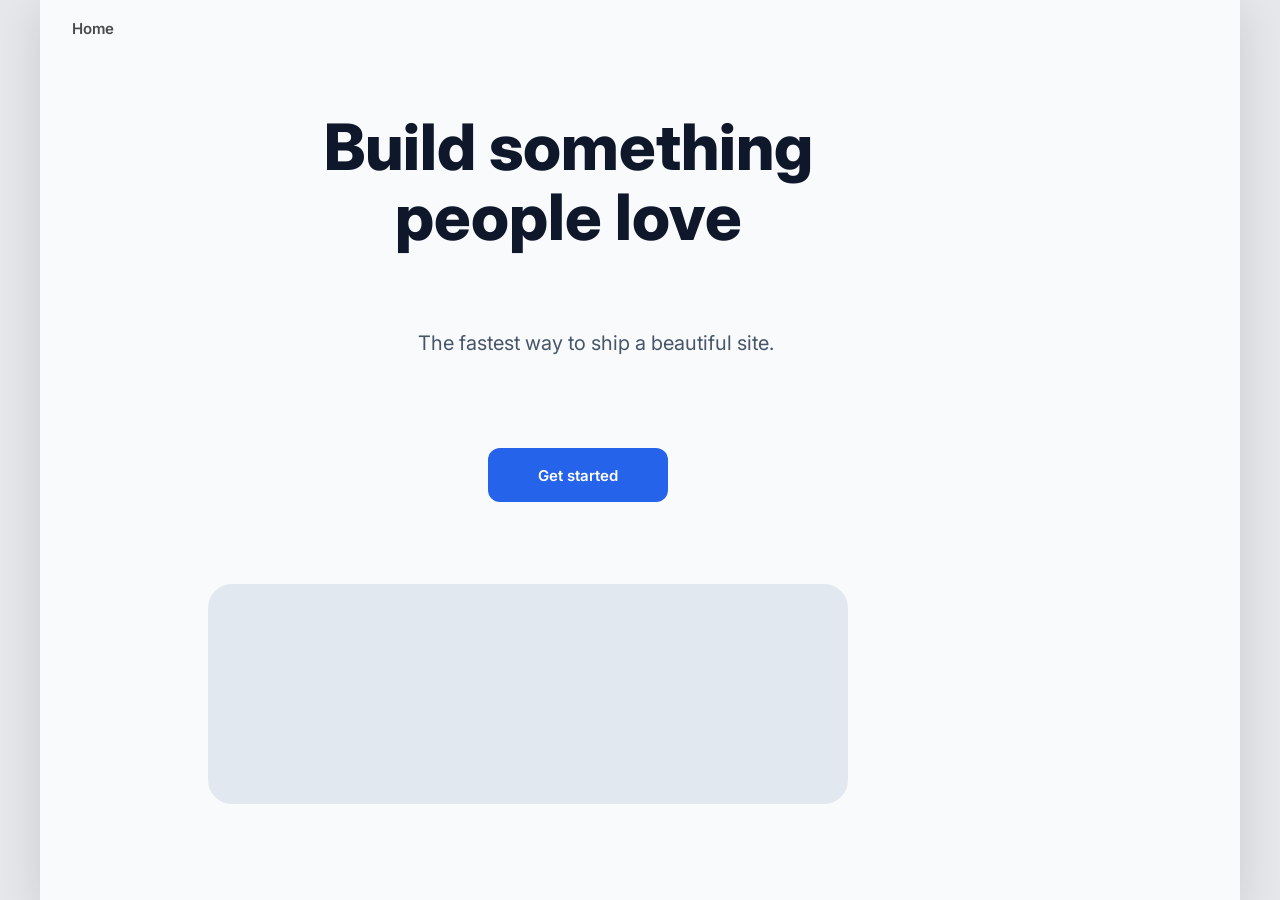
==== index.html @ 6d917962 "Publish site from SiteFlow" ====
<!DOCTYPE html>
<html lang="en">
<head>
<meta charset="utf-8"/>
<meta name="viewport" content="width=device-width, initial-scale=1"/>
<title>Product landing site — Home</title>
<link rel="preconnect" href="https://fonts.googleapis.com"/>
<link href="https://fonts.googleapis.com/css2?family=Inter:wght@400;500;600;700;800&display=swap" rel="stylesheet"/>
<style>
  *{box-sizing:border-box}
  body{margin:0;background:#e5e7eb;font-family:Inter,system-ui,sans-serif}
  .sb-stage{display:flex;justify-content:center;min-height:100vh}
  .sb-page{position:relative;background:#f8fafc;box-shadow:0 10px 40px rgba(0,0,0,.12);transform-origin:top center}
  .sb-nav{position:absolute;top:0;left:0;right:0;height:56px;display:flex;align-items:center;padding:0 32px;font-weight:600;font-size:15px;z-index:9999;pointer-events:auto}
  .sb-nav a{transition:opacity .15s ease}
  .sb-nav a:hover{opacity:1!important}
</style>
</head>
<body>
<div class="sb-stage">
  <div class="sb-page" style="width:1200px;height:900px">
    <div class="sb-nav"><a href="index.html" style="margin-right:20px;color:inherit;text-decoration:none;opacity:.7">Home</a></div>
    <div style="position: absolute; left: 248px; top: 112px; width: 560px; height: 168px; overflow: hidden; display: flex; flex-direction: column; justify-content: flex-start; color: #0f172a; font-size: 64px; font-weight: 800; text-align: center; font-family: Inter, system-ui, sans-serif; line-height: 1.1"><div style="white-space:pre-wrap;word-break:break-word;width:100%">Build something people love</div></div>
<div style="position: absolute; left: 256px; top: 328px; width: 600px; height: 60px; overflow: hidden; display: flex; flex-direction: column; justify-content: flex-start; color: #475569; font-size: 20px; font-weight: 400; text-align: center; font-family: Inter, system-ui, sans-serif; line-height: 1.5"><div style="white-space:pre-wrap;word-break:break-word;width:100%">The fastest way to ship a beautiful site.</div></div>
<a href="#" style="position: absolute; left: 448px; top: 448px; width: 180px; height: 54px; overflow: hidden; display: flex; align-items: center; justify-content: center; text-decoration: none; color: #ffffff; background-color: #2563eb; border-radius: 12px; font-size: 15px; font-weight: 600; font-family: Inter, system-ui, sans-serif">Get started</a>
<div style="position: absolute; left: 168px; top: 584px; width: 640px; height: 220px; overflow: hidden; background-color: #e2e8f0; border-radius: 24px"></div>
  </div>
</div>
<script>
(function(){
  var page=document.querySelector('.sb-page');
  var stage=document.querySelector('.sb-stage');
  function fit(){
    var s=Math.min(1, window.innerWidth/page.offsetWidth);
    page.style.transform='scale('+s+')';
    stage.style.height=(page.offsetHeight*s)+'px';
  }
  window.addEventListener('resize',fit);fit();
})();
</script>
</body>
</html>
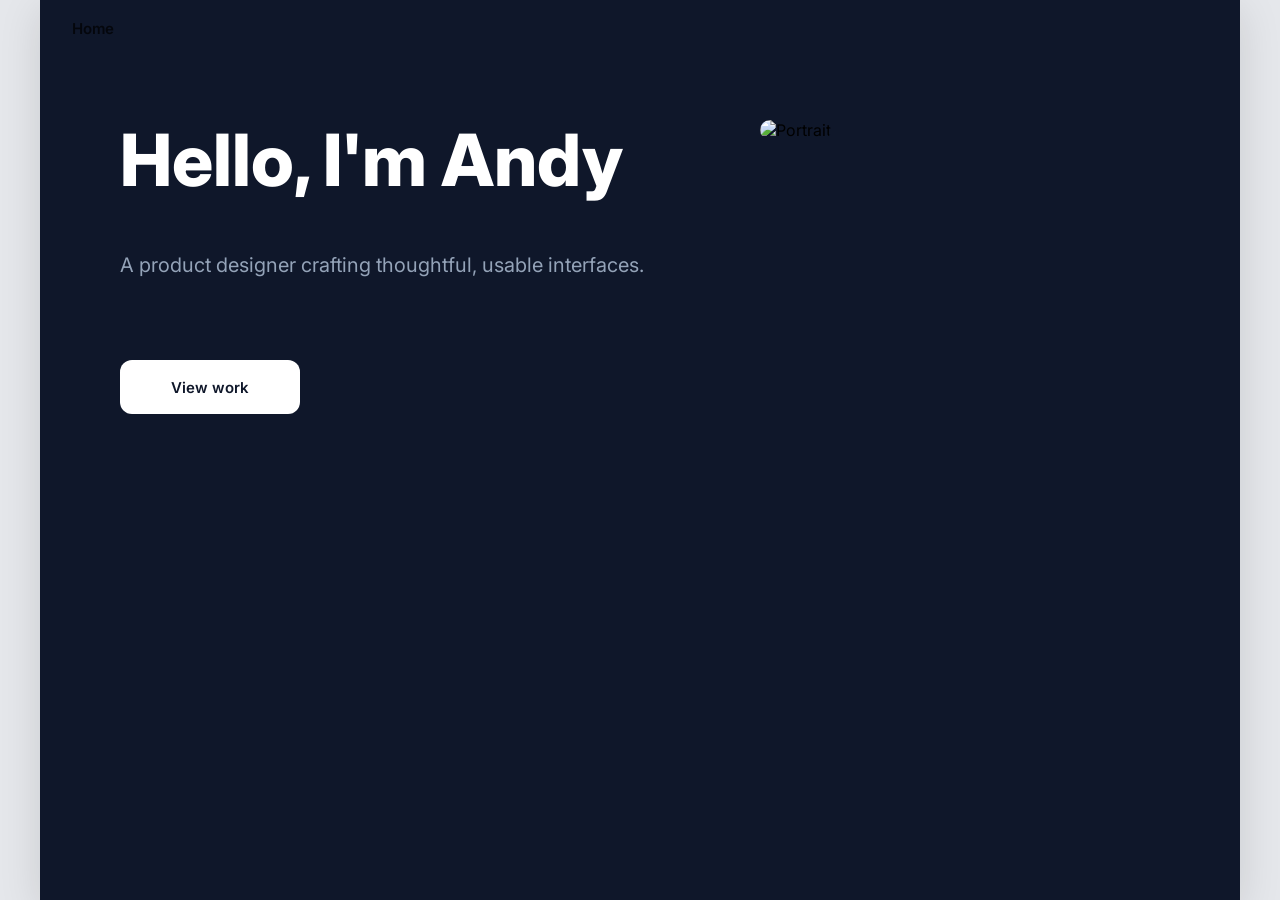
==== commit a118d0de: "Publish site from SiteFlow" ====
--- a/index.html
+++ b/index.html
@@ -3,14 +3,14 @@
 <head>
 <meta charset="utf-8"/>
 <meta name="viewport" content="width=device-width, initial-scale=1"/>
-<title>Product landing site — Home</title>
+<title>Portfolio site — Home</title>
 <link rel="preconnect" href="https://fonts.googleapis.com"/>
 <link href="https://fonts.googleapis.com/css2?family=Inter:wght@400;500;600;700;800&display=swap" rel="stylesheet"/>
 <style>
   *{box-sizing:border-box}
   body{margin:0;background:#e5e7eb;font-family:Inter,system-ui,sans-serif}
   .sb-stage{display:flex;justify-content:center;min-height:100vh}
-  .sb-page{position:relative;background:#f8fafc;box-shadow:0 10px 40px rgba(0,0,0,.12);transform-origin:top center}
+  .sb-page{position:relative;background:#0f172a;box-shadow:0 10px 40px rgba(0,0,0,.12);transform-origin:top center}
   .sb-nav{position:absolute;top:0;left:0;right:0;height:56px;display:flex;align-items:center;padding:0 32px;font-weight:600;font-size:15px;z-index:9999;pointer-events:auto}
   .sb-nav a{transition:opacity .15s ease}
   .sb-nav a:hover{opacity:1!important}
@@ -20,10 +20,10 @@
 <div class="sb-stage">
   <div class="sb-page" style="width:1200px;height:900px">
     <div class="sb-nav"><a href="index.html" style="margin-right:20px;color:inherit;text-decoration:none;opacity:.7">Home</a></div>
-    <div style="position: absolute; left: 248px; top: 112px; width: 560px; height: 168px; overflow: hidden; display: flex; flex-direction: column; justify-content: flex-start; color: #0f172a; font-size: 64px; font-weight: 800; text-align: center; font-family: Inter, system-ui, sans-serif; line-height: 1.1"><div style="white-space:pre-wrap;word-break:break-word;width:100%">Build something people love</div></div>
-<div style="position: absolute; left: 256px; top: 328px; width: 600px; height: 60px; overflow: hidden; display: flex; flex-direction: column; justify-content: flex-start; color: #475569; font-size: 20px; font-weight: 400; text-align: center; font-family: Inter, system-ui, sans-serif; line-height: 1.5"><div style="white-space:pre-wrap;word-break:break-word;width:100%">The fastest way to ship a beautiful site.</div></div>
-<a href="#" style="position: absolute; left: 448px; top: 448px; width: 180px; height: 54px; overflow: hidden; display: flex; align-items: center; justify-content: center; text-decoration: none; color: #ffffff; background-color: #2563eb; border-radius: 12px; font-size: 15px; font-weight: 600; font-family: Inter, system-ui, sans-serif">Get started</a>
-<div style="position: absolute; left: 168px; top: 584px; width: 640px; height: 220px; overflow: hidden; background-color: #e2e8f0; border-radius: 24px"></div>
+    <div style="position: absolute; left: 80px; top: 120px; width: 700px; height: 120px; overflow: hidden; opacity: 1; transform-origin: center; display: flex; flex-direction: column; justify-content: flex-start; color: #ffffff; font-size: 72px; font-weight: 800; text-align: left; font-family: Inter, system-ui, sans-serif; line-height: 1.1"><div style="white-space:pre-wrap;word-break:break-word;width:100%">Hello, I&#39;m Andy</div></div>
+<div style="position: absolute; left: 80px; top: 250px; width: 560px; height: 80px; overflow: hidden; opacity: 1; transform-origin: center; display: flex; flex-direction: column; justify-content: flex-start; color: #94a3b8; font-size: 20px; font-weight: 400; text-align: left; font-family: Inter, system-ui, sans-serif; line-height: 1.5"><div style="white-space:pre-wrap;word-break:break-word;width:100%">A product designer crafting thoughtful, usable interfaces.</div></div>
+<a href="#" style="position: absolute; left: 80px; top: 360px; width: 180px; height: 54px; overflow: hidden; opacity: 1; transform-origin: center; display: flex; align-items: center; justify-content: center; text-decoration: none; color: #0f172a; background-color: #ffffff; border-radius: 12px; font-size: 15px; font-weight: 600; font-family: Inter, system-ui, sans-serif; text-align: center">View work</a>
+<div style="position: absolute; left: 720px; top: 120px; width: 400px; height: 520px; overflow: hidden; opacity: 1; transform-origin: center"><img src="https://images.unsplash.com/photo-1507003211169-0d1ef7d67b5b?w=800&amp;q=80" alt="Portrait" style="width: 100%; height: 100%; object-fit: cover; border-radius: 24px"/></div>
   </div>
 </div>
 <script>
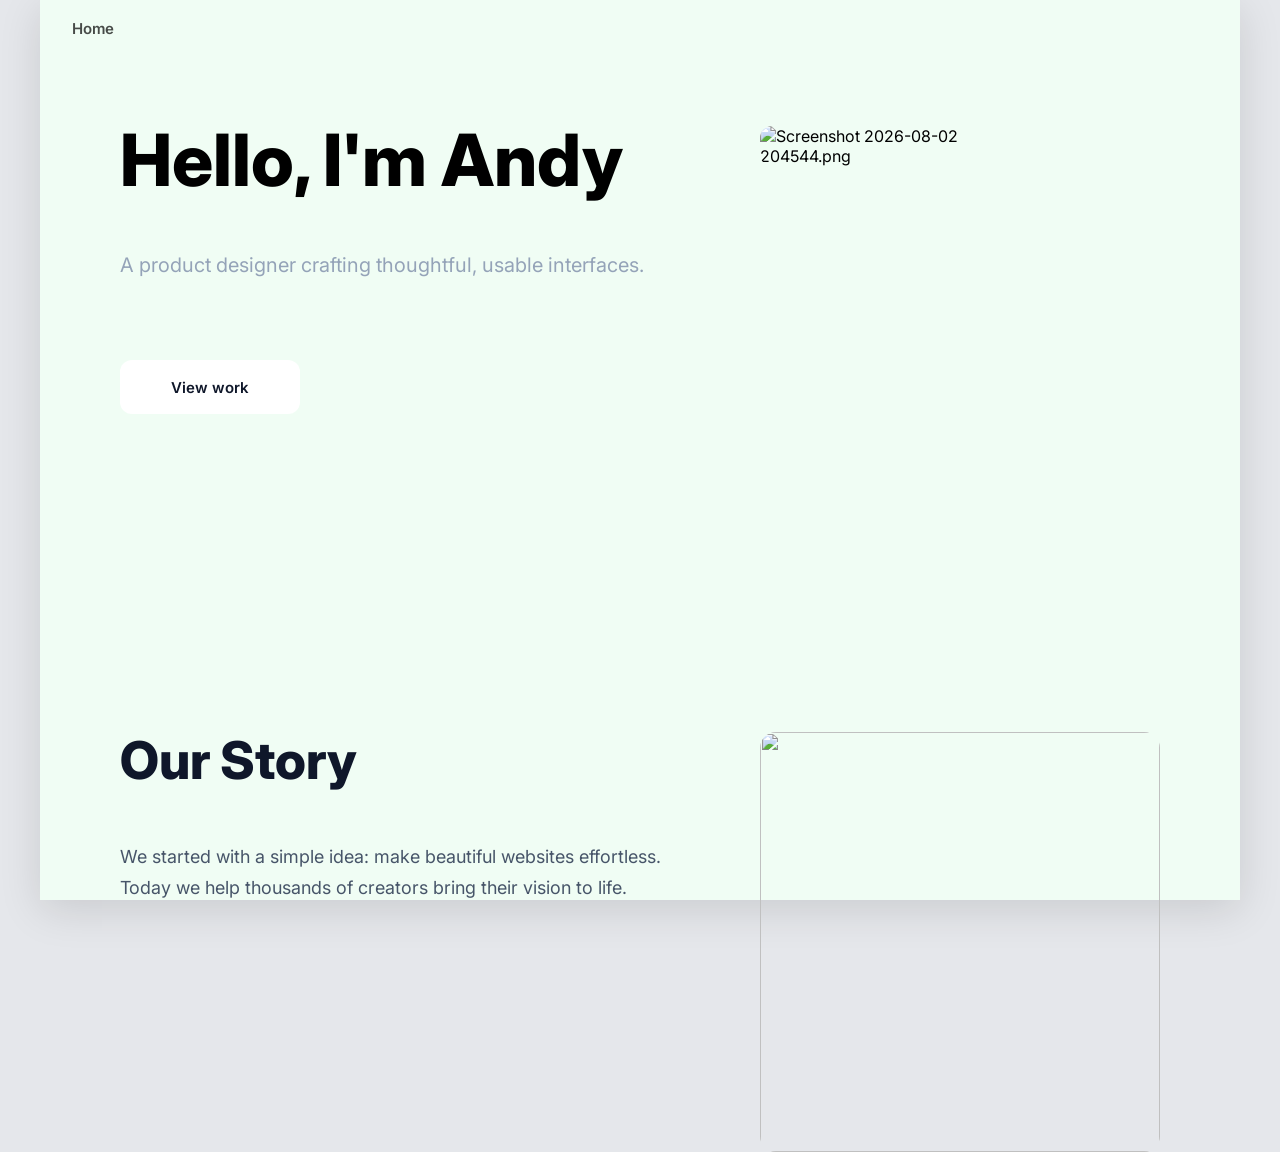
==== commit 6e90aac0: "Publish site from SiteFlow" ====
--- a/index.html
+++ b/index.html
@@ -10,7 +10,7 @@
   *{box-sizing:border-box}
   body{margin:0;background:#e5e7eb;font-family:Inter,system-ui,sans-serif}
   .sb-stage{display:flex;justify-content:center;min-height:100vh}
-  .sb-page{position:relative;background:#0f172a;box-shadow:0 10px 40px rgba(0,0,0,.12);transform-origin:top center}
+  .sb-page{position:relative;background:#f0fdf4;box-shadow:0 10px 40px rgba(0,0,0,.12);transform-origin:top center}
   .sb-nav{position:absolute;top:0;left:0;right:0;height:56px;display:flex;align-items:center;padding:0 32px;font-weight:600;font-size:15px;z-index:9999;pointer-events:auto}
   .sb-nav a{transition:opacity .15s ease}
   .sb-nav a:hover{opacity:1!important}
@@ -20,10 +20,13 @@
 <div class="sb-stage">
   <div class="sb-page" style="width:1200px;height:900px">
     <div class="sb-nav"><a href="index.html" style="margin-right:20px;color:inherit;text-decoration:none;opacity:.7">Home</a></div>
-    <div style="position: absolute; left: 80px; top: 120px; width: 700px; height: 120px; overflow: hidden; opacity: 1; transform-origin: center; display: flex; flex-direction: column; justify-content: flex-start; color: #ffffff; font-size: 72px; font-weight: 800; text-align: left; font-family: Inter, system-ui, sans-serif; line-height: 1.1"><div style="white-space:pre-wrap;word-break:break-word;width:100%">Hello, I&#39;m Andy</div></div>
+    <div style="position: absolute; left: 80px; top: 120px; width: 700px; height: 120px; overflow: hidden; opacity: 1; transform-origin: center; display: flex; flex-direction: column; justify-content: flex-start; color: #000000; font-size: 72px; font-weight: 800; text-align: left; font-family: Inter, system-ui, sans-serif; line-height: 1.1"><div style="white-space:pre-wrap;word-break:break-word;width:100%">Hello, I&#39;m Andy</div></div>
 <div style="position: absolute; left: 80px; top: 250px; width: 560px; height: 80px; overflow: hidden; opacity: 1; transform-origin: center; display: flex; flex-direction: column; justify-content: flex-start; color: #94a3b8; font-size: 20px; font-weight: 400; text-align: left; font-family: Inter, system-ui, sans-serif; line-height: 1.5"><div style="white-space:pre-wrap;word-break:break-word;width:100%">A product designer crafting thoughtful, usable interfaces.</div></div>
 <a href="#" style="position: absolute; left: 80px; top: 360px; width: 180px; height: 54px; overflow: hidden; opacity: 1; transform-origin: center; display: flex; align-items: center; justify-content: center; text-decoration: none; color: #0f172a; background-color: #ffffff; border-radius: 12px; font-size: 15px; font-weight: 600; font-family: Inter, system-ui, sans-serif; text-align: center">View work</a>
-<div style="position: absolute; left: 720px; top: 120px; width: 400px; height: 520px; overflow: hidden; opacity: 1; transform-origin: center"><img src="https://images.unsplash.com/photo-1507003211169-0d1ef7d67b5b?w=800&amp;q=80" alt="Portrait" style="width: 100%; height: 100%; object-fit: cover; border-radius: 24px"/></div>
+<div style="position: absolute; left: 80px; top: 732px; width: 600px; height: 80px; overflow: hidden; opacity: 1; transform-origin: center; display: flex; flex-direction: column; justify-content: flex-start; color: #0f172a; font-size: 52px; font-weight: 800; text-align: left; font-family: Inter, system-ui, sans-serif; line-height: 1.1"><div style="white-space:pre-wrap;word-break:break-word;width:100%">Our Story</div></div>
+<div style="position: absolute; left: 80px; top: 842px; width: 560px; height: 220px; overflow: hidden; opacity: 1; transform-origin: center; display: flex; flex-direction: column; justify-content: flex-start; color: #475569; font-size: 18px; font-weight: 400; text-align: left; font-family: Inter, system-ui, sans-serif; line-height: 1.7"><div style="white-space:pre-wrap;word-break:break-word;width:100%">We started with a simple idea: make beautiful websites effortless. Today we help thousands of creators bring their vision to life.</div></div>
+<div style="position: absolute; left: 720px; top: 732px; width: 400px; height: 420px; overflow: hidden; opacity: 1; transform-origin: center"><img src="https://picsum.photos/seed/about/800" alt="" style="width: 100%; height: 100%; object-fit: cover; border-radius: 16px"/></div>
+<div style="position: absolute; left: 720px; top: 126px; width: 234px; height: 228px; overflow: hidden; opacity: 1; transform-origin: center"><img src="https://base44.app/api/apps/6aafc828b74fc1283918f6cb/files/mp/public/6aafc828b74fc1283918f6cb/b44b370b6_Screenshot2026-08-02204544.png" alt="Screenshot 2026-08-02 204544.png" style="width: 100%; height: 100%; object-fit: cover; border-radius: 12px"/></div>
   </div>
 </div>
 <script>
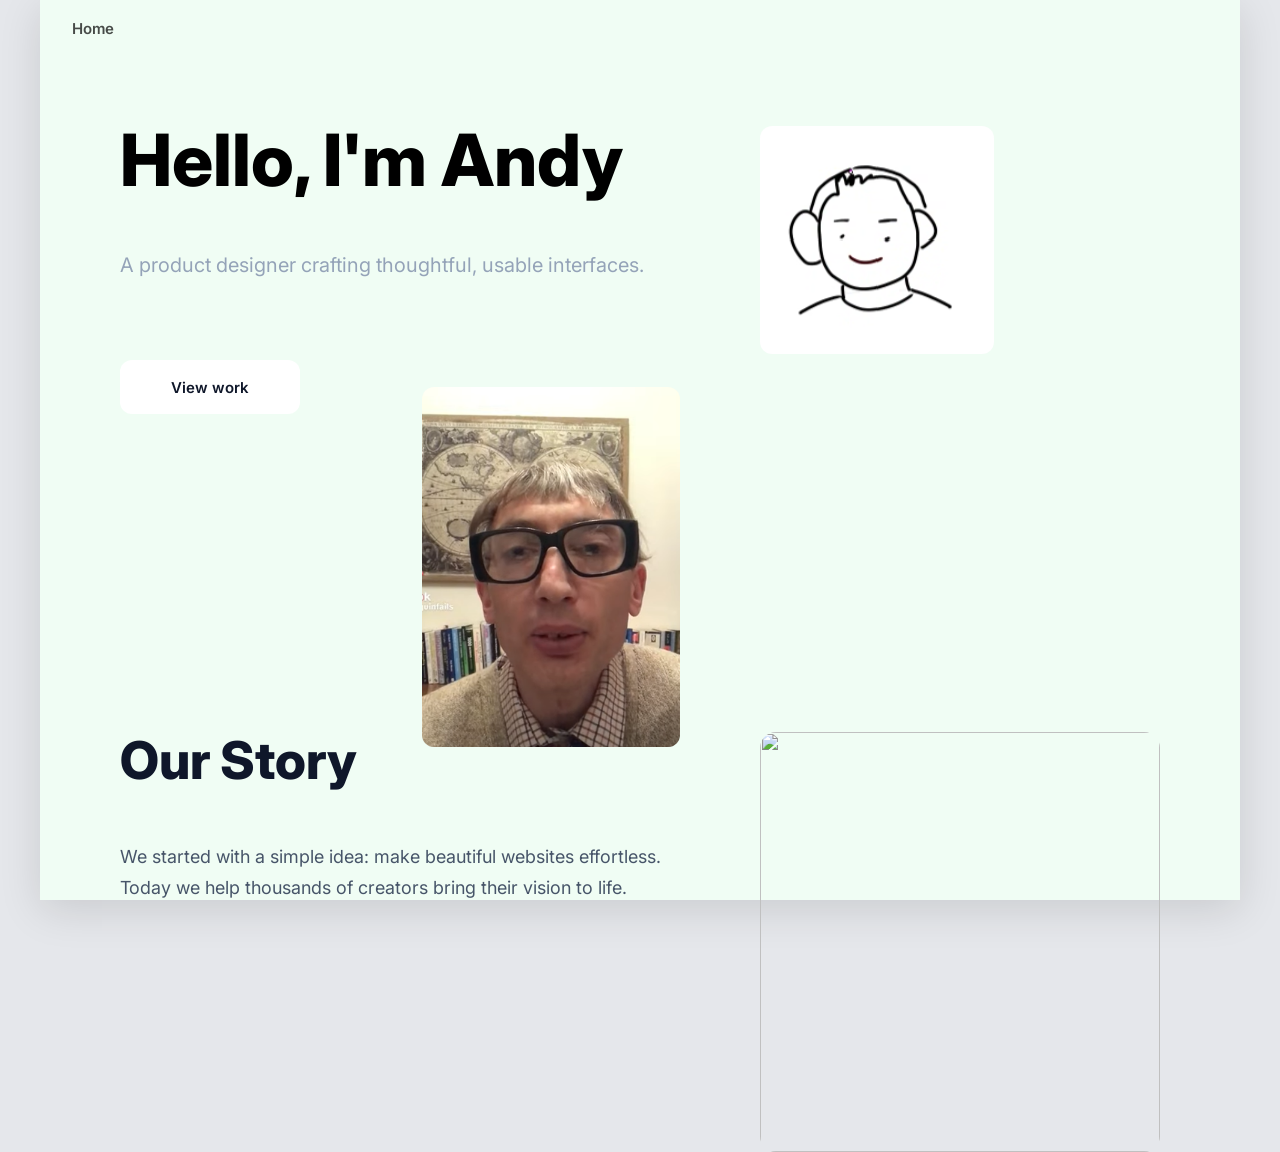
==== commit 9361105c: "Publish site from SiteFlow" ====
--- a/index.html
+++ b/index.html
@@ -26,7 +26,8 @@
 <div style="position: absolute; left: 80px; top: 732px; width: 600px; height: 80px; overflow: hidden; opacity: 1; transform-origin: center; display: flex; flex-direction: column; justify-content: flex-start; color: #0f172a; font-size: 52px; font-weight: 800; text-align: left; font-family: Inter, system-ui, sans-serif; line-height: 1.1"><div style="white-space:pre-wrap;word-break:break-word;width:100%">Our Story</div></div>
 <div style="position: absolute; left: 80px; top: 842px; width: 560px; height: 220px; overflow: hidden; opacity: 1; transform-origin: center; display: flex; flex-direction: column; justify-content: flex-start; color: #475569; font-size: 18px; font-weight: 400; text-align: left; font-family: Inter, system-ui, sans-serif; line-height: 1.7"><div style="white-space:pre-wrap;word-break:break-word;width:100%">We started with a simple idea: make beautiful websites effortless. Today we help thousands of creators bring their vision to life.</div></div>
 <div style="position: absolute; left: 720px; top: 732px; width: 400px; height: 420px; overflow: hidden; opacity: 1; transform-origin: center"><img src="https://picsum.photos/seed/about/800" alt="" style="width: 100%; height: 100%; object-fit: cover; border-radius: 16px"/></div>
-<div style="position: absolute; left: 720px; top: 126px; width: 234px; height: 228px; overflow: hidden; opacity: 1; transform-origin: center"><img src="https://base44.app/api/apps/6aafc828b74fc1283918f6cb/files/mp/public/6aafc828b74fc1283918f6cb/b44b370b6_Screenshot2026-08-02204544.png" alt="Screenshot 2026-08-02 204544.png" style="width: 100%; height: 100%; object-fit: cover; border-radius: 12px"/></div>
+<div style="position: absolute; left: 720px; top: 126px; width: 234px; height: 228px; overflow: hidden; opacity: 1; transform-origin: center"><img src="assets/12838b8527-Screenshot-2026-08-02-204544.png" alt="Screenshot 2026-08-02 204544.png" style="width: 100%; height: 100%; object-fit: cover; border-radius: 12px"/></div>
+<div style="position: absolute; left: 382px; top: 387px; width: 258px; height: 360px; overflow: hidden; opacity: 1; transform-origin: center"><img src="assets/59c235a056-Screenshot-2026-07-18-225411.png" alt="Screenshot 2026-07-18 225411.png" style="width: 100%; height: 100%; object-fit: cover; border-radius: 12px"/></div>
   </div>
 </div>
 <script>
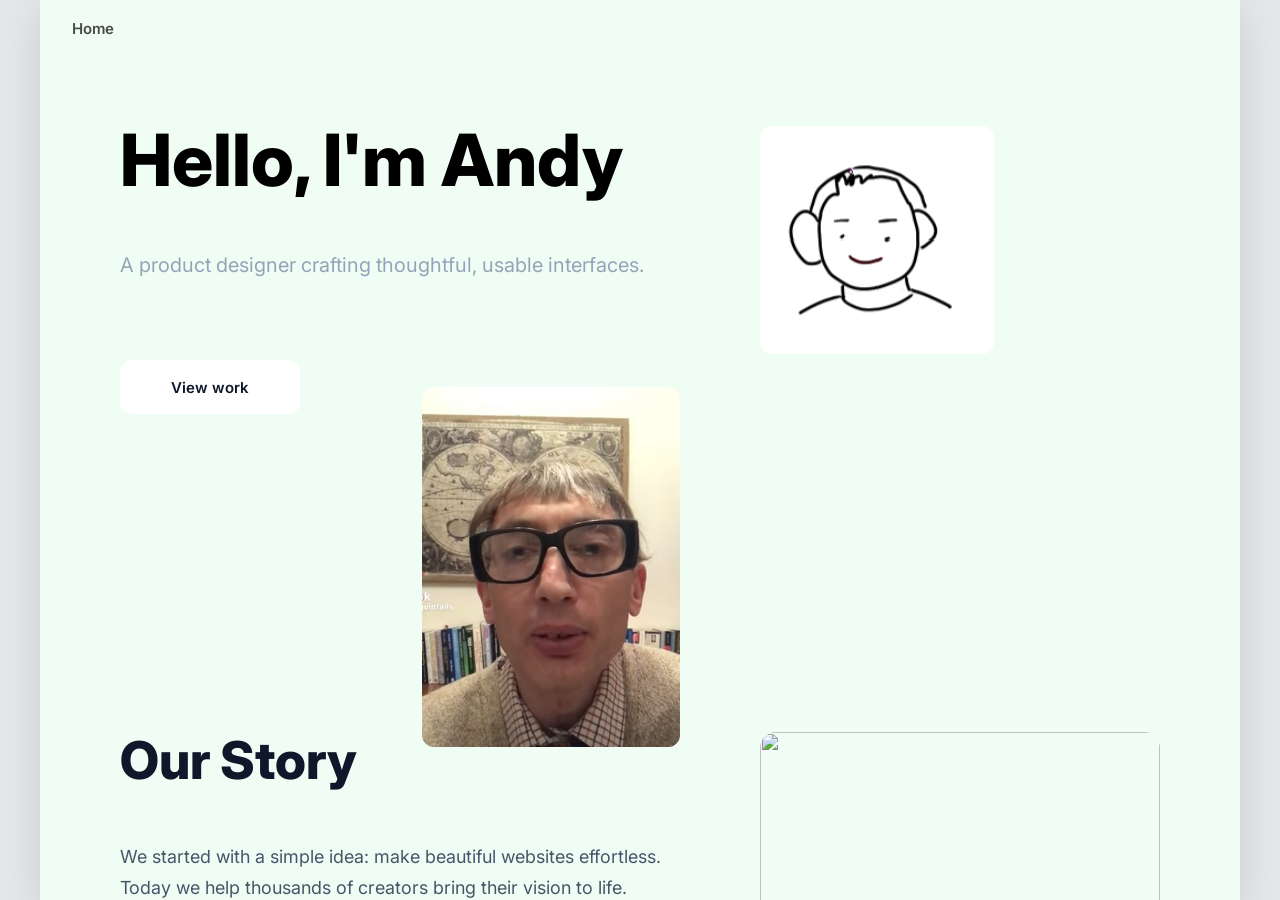
==== commit de418660: "Publish site from SiteFlow" ====
--- a/index.html
+++ b/index.html
@@ -5,29 +5,21 @@
 <meta name="viewport" content="width=device-width, initial-scale=1"/>
 <title>Portfolio site — Home</title>
 <link rel="preconnect" href="https://fonts.googleapis.com"/>
-<link href="https://fonts.googleapis.com/css2?family=Inter:wght@400;500;600;700;800&display=swap" rel="stylesheet"/>
-<style>
-  *{box-sizing:border-box}
-  body{margin:0;background:#e5e7eb;font-family:Inter,system-ui,sans-serif}
-  .sb-stage{display:flex;justify-content:center;min-height:100vh}
-  .sb-page{position:relative;background:#f0fdf4;box-shadow:0 10px 40px rgba(0,0,0,.12);transform-origin:top center}
-  .sb-nav{position:absolute;top:0;left:0;right:0;height:56px;display:flex;align-items:center;padding:0 32px;font-weight:600;font-size:15px;z-index:9999;pointer-events:auto}
-  .sb-nav a{transition:opacity .15s ease}
-  .sb-nav a:hover{opacity:1!important}
-</style>
+<link href="https://fonts.googleapis.com/css2?family=Inter:wght@300;400;500;600;700;800&display=swap" rel="stylesheet"/>
+<link rel="stylesheet" href="styles.css"/>
 </head>
 <body>
 <div class="sb-stage">
-  <div class="sb-page" style="width:1200px;height:900px">
-    <div class="sb-nav"><a href="index.html" style="margin-right:20px;color:inherit;text-decoration:none;opacity:.7">Home</a></div>
-    <div style="position: absolute; left: 80px; top: 120px; width: 700px; height: 120px; overflow: hidden; opacity: 1; transform-origin: center; display: flex; flex-direction: column; justify-content: flex-start; color: #000000; font-size: 72px; font-weight: 800; text-align: left; font-family: Inter, system-ui, sans-serif; line-height: 1.1"><div style="white-space:pre-wrap;word-break:break-word;width:100%">Hello, I&#39;m Andy</div></div>
-<div style="position: absolute; left: 80px; top: 250px; width: 560px; height: 80px; overflow: hidden; opacity: 1; transform-origin: center; display: flex; flex-direction: column; justify-content: flex-start; color: #94a3b8; font-size: 20px; font-weight: 400; text-align: left; font-family: Inter, system-ui, sans-serif; line-height: 1.5"><div style="white-space:pre-wrap;word-break:break-word;width:100%">A product designer crafting thoughtful, usable interfaces.</div></div>
-<a href="#" style="position: absolute; left: 80px; top: 360px; width: 180px; height: 54px; overflow: hidden; opacity: 1; transform-origin: center; display: flex; align-items: center; justify-content: center; text-decoration: none; color: #0f172a; background-color: #ffffff; border-radius: 12px; font-size: 15px; font-weight: 600; font-family: Inter, system-ui, sans-serif; text-align: center">View work</a>
-<div style="position: absolute; left: 80px; top: 732px; width: 600px; height: 80px; overflow: hidden; opacity: 1; transform-origin: center; display: flex; flex-direction: column; justify-content: flex-start; color: #0f172a; font-size: 52px; font-weight: 800; text-align: left; font-family: Inter, system-ui, sans-serif; line-height: 1.1"><div style="white-space:pre-wrap;word-break:break-word;width:100%">Our Story</div></div>
-<div style="position: absolute; left: 80px; top: 842px; width: 560px; height: 220px; overflow: hidden; opacity: 1; transform-origin: center; display: flex; flex-direction: column; justify-content: flex-start; color: #475569; font-size: 18px; font-weight: 400; text-align: left; font-family: Inter, system-ui, sans-serif; line-height: 1.7"><div style="white-space:pre-wrap;word-break:break-word;width:100%">We started with a simple idea: make beautiful websites effortless. Today we help thousands of creators bring their vision to life.</div></div>
-<div style="position: absolute; left: 720px; top: 732px; width: 400px; height: 420px; overflow: hidden; opacity: 1; transform-origin: center"><img src="https://picsum.photos/seed/about/800" alt="" style="width: 100%; height: 100%; object-fit: cover; border-radius: 16px"/></div>
-<div style="position: absolute; left: 720px; top: 126px; width: 234px; height: 228px; overflow: hidden; opacity: 1; transform-origin: center"><img src="assets/12838b8527-Screenshot-2026-08-02-204544.png" alt="Screenshot 2026-08-02 204544.png" style="width: 100%; height: 100%; object-fit: cover; border-radius: 12px"/></div>
-<div style="position: absolute; left: 382px; top: 387px; width: 258px; height: 360px; overflow: hidden; opacity: 1; transform-origin: center"><img src="assets/59c235a056-Screenshot-2026-07-18-225411.png" alt="Screenshot 2026-07-18 225411.png" style="width: 100%; height: 100%; object-fit: cover; border-radius: 12px"/></div>
+  <div class="sb-page sb-page-6aafdf7991b03195715b10b8">
+    <nav class="sb-nav"><a href="index.html">Home</a></nav>
+    <div class="sb-element sb-el-t1 sb-heading"><div class="sb-text-content">Hello, I&#39;m Andy</div></div>
+<div class="sb-element sb-el-t2 sb-text"><div class="sb-text-content">A product designer crafting thoughtful, usable interfaces.</div></div>
+<a class="sb-element sb-el-t3 sb-button" href="#">View work</a>
+<div class="sb-element sb-el-el_mu9uxz2j_4k sb-heading"><div class="sb-text-content">Our Story</div></div>
+<div class="sb-element sb-el-el_mu9uxz2j_4l sb-text"><div class="sb-text-content">We started with a simple idea: make beautiful websites effortless. Today we help thousands of creators bring their vision to life.</div></div>
+<div class="sb-element sb-el-el_mu9uxz2j_4m sb-image"><img class="sb-media" src="https://picsum.photos/seed/about/800" alt=""/></div>
+<div class="sb-element sb-el-el_7t23zsep sb-image"><img class="sb-media" src="assets/12838b8527-Screenshot-2026-08-02-204544.png" alt="Screenshot 2026-08-02 204544.png"/></div>
+<div class="sb-element sb-el-el_kqkzy7l1 sb-image"><img class="sb-media" src="assets/59c235a056-Screenshot-2026-07-18-225411.png" alt="Screenshot 2026-07-18 225411.png"/></div>
   </div>
 </div>
 <script>
--- a/styles.css
+++ b/styles.css
@@ -0,0 +1,32 @@
+/* Generated by SiteFlow */
+*{box-sizing:border-box}
+html,body{margin:0;padding:0}
+body{background:#e5e7eb;font-family:Inter,system-ui,sans-serif}
+.sb-stage{display:flex;justify-content:center;min-height:100vh;overflow:hidden}
+.sb-page{position:relative;box-shadow:0 10px 40px rgba(0,0,0,.12);transform-origin:top center;overflow:hidden}
+.sb-nav{position:absolute;top:0;left:0;right:0;height:56px;display:flex;align-items:center;padding:0 32px;font-weight:600;font-size:15px;z-index:9999;pointer-events:auto}
+.sb-nav a{margin-right:20px;color:inherit;text-decoration:none;opacity:.7;transition:opacity .15s ease}
+.sb-nav a:hover{opacity:1}
+.sb-element{position:absolute;overflow:hidden;transform-origin:center}
+.sb-heading,.sb-text{display:flex;flex-direction:column;justify-content:flex-start}
+.sb-text-content{white-space:pre-wrap;word-break:break-word;width:100%}
+.sb-button{display:flex;align-items:center;justify-content:center;text-decoration:none}
+.sb-link{display:flex;align-items:center;text-decoration:underline}
+.sb-media{display:block;width:100%;height:100%}
+.sb-page-6aafdf7991b03195715b10b8{width:1200px;height:900px;background:#f0fdf4}
+.sb-el-t1{left:80px;top:120px;width:700px;height:120px;opacity:1}
+.sb-el-t1{color:#000000;font-size:72px;font-weight:800;text-align:left;font-family:Inter, system-ui, sans-serif;line-height:1.1}
+.sb-el-t2{left:80px;top:250px;width:560px;height:80px;opacity:1}
+.sb-el-t2{color:#94a3b8;font-size:20px;font-weight:400;text-align:left;font-family:Inter, system-ui, sans-serif;line-height:1.5}
+.sb-el-t3{left:80px;top:360px;width:180px;height:54px;opacity:1}
+.sb-el-t3{color:#0f172a;background-color:#ffffff;border-radius:12px;font-size:15px;font-weight:600;font-family:Inter, system-ui, sans-serif;text-align:center}
+.sb-el-el_mu9uxz2j_4k{left:80px;top:732px;width:600px;height:80px;opacity:1}
+.sb-el-el_mu9uxz2j_4k{color:#0f172a;font-size:52px;font-weight:800;text-align:left;font-family:Inter, system-ui, sans-serif;line-height:1.1}
+.sb-el-el_mu9uxz2j_4l{left:80px;top:842px;width:560px;height:220px;opacity:1}
+.sb-el-el_mu9uxz2j_4l{color:#475569;font-size:18px;font-weight:400;text-align:left;font-family:Inter, system-ui, sans-serif;line-height:1.7}
+.sb-el-el_mu9uxz2j_4m{left:720px;top:732px;width:400px;height:420px;opacity:1}
+.sb-el-el_mu9uxz2j_4m .sb-media{object-fit:cover;border-radius:16px}
+.sb-el-el_7t23zsep{left:720px;top:126px;width:234px;height:228px;opacity:1}
+.sb-el-el_7t23zsep .sb-media{object-fit:cover;border-radius:12px}
+.sb-el-el_kqkzy7l1{left:382px;top:387px;width:258px;height:360px;opacity:1}
+.sb-el-el_kqkzy7l1 .sb-media{object-fit:cover;border-radius:12px}
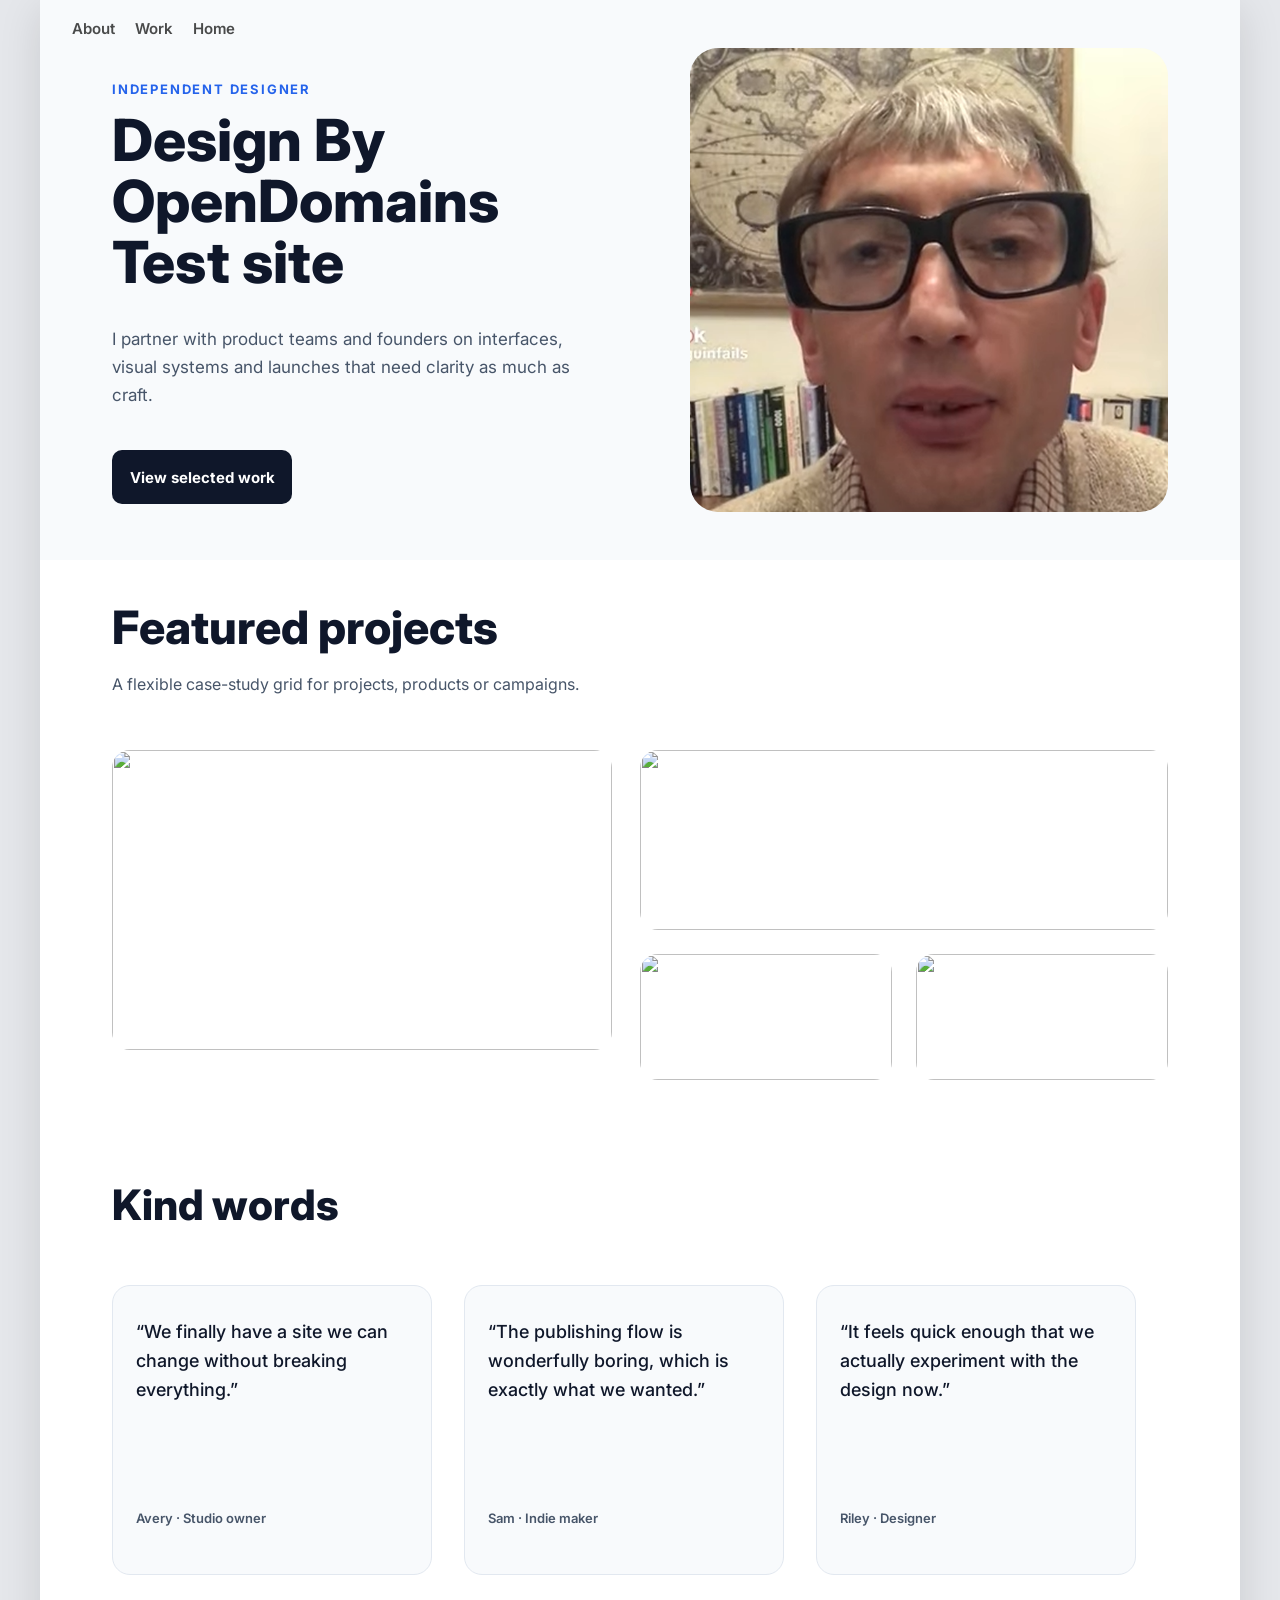
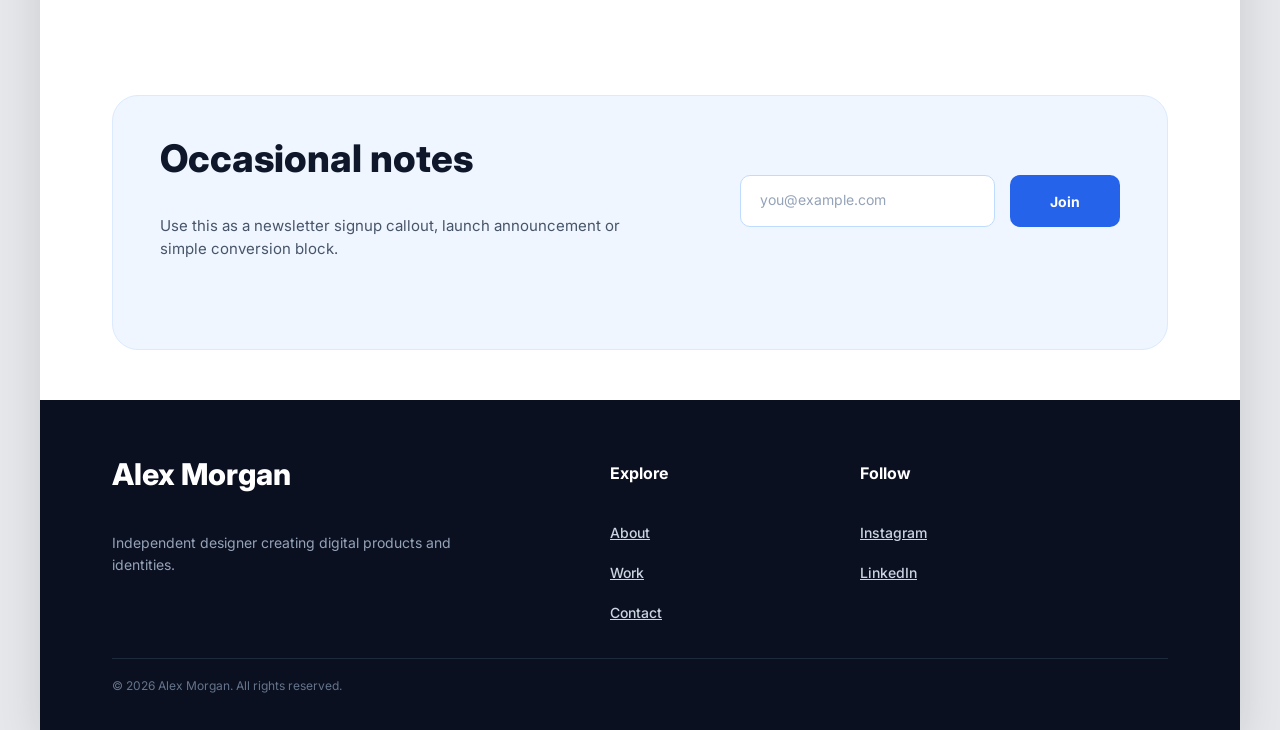
==== commit 92b3a4c5: "Publish site from SiteFlow" ====
--- a/index.html
+++ b/index.html
@@ -3,23 +3,55 @@
 <head>
 <meta charset="utf-8"/>
 <meta name="viewport" content="width=device-width, initial-scale=1"/>
-<title>Portfolio site — Home</title>
+<title>Portfolio Pro — Home</title>
 <link rel="preconnect" href="https://fonts.googleapis.com"/>
 <link href="https://fonts.googleapis.com/css2?family=Inter:wght@300;400;500;600;700;800&display=swap" rel="stylesheet"/>
 <link rel="stylesheet" href="styles.css"/>
 </head>
 <body>
 <div class="sb-stage">
-  <div class="sb-page sb-page-6aafdf7991b03195715b10b8">
-    <nav class="sb-nav"><a href="index.html">Home</a></nav>
-    <div class="sb-element sb-el-t1 sb-heading"><div class="sb-text-content">Hello, I&#39;m Andy</div></div>
-<div class="sb-element sb-el-t2 sb-text"><div class="sb-text-content">A product designer crafting thoughtful, usable interfaces.</div></div>
-<a class="sb-element sb-el-t3 sb-button" href="#">View work</a>
-<div class="sb-element sb-el-el_mu9uxz2j_4k sb-heading"><div class="sb-text-content">Our Story</div></div>
-<div class="sb-element sb-el-el_mu9uxz2j_4l sb-text"><div class="sb-text-content">We started with a simple idea: make beautiful websites effortless. Today we help thousands of creators bring their vision to life.</div></div>
-<div class="sb-element sb-el-el_mu9uxz2j_4m sb-image"><img class="sb-media" src="https://picsum.photos/seed/about/800" alt=""/></div>
-<div class="sb-element sb-el-el_7t23zsep sb-image"><img class="sb-media" src="assets/12838b8527-Screenshot-2026-08-02-204544.png" alt="Screenshot 2026-08-02 204544.png"/></div>
-<div class="sb-element sb-el-el_kqkzy7l1 sb-image"><img class="sb-media" src="assets/59c235a056-Screenshot-2026-07-18-225411.png" alt="Screenshot 2026-07-18 225411.png"/></div>
+  <div class="sb-page sb-page-6aafebefec4f4db76dd205fa">
+    <nav class="sb-nav"><a href="about.html">About</a><a href="work.html">Work</a><a href="index.html">Home</a></nav>
+    <div class="sb-element sb-el-el_mu9wmkj1_0_0_92p0 sb-rectangle"></div>
+<div class="sb-element sb-el-el_mu9wmkj1_0_1_b6ha sb-text"><div class="sb-text-content">INDEPENDENT DESIGNER</div></div>
+<div class="sb-element sb-el-el_mu9wmkj1_0_2_3b6k sb-heading"><div class="sb-text-content">Design By<br>OpenDomains<br>Test site</div></div>
+<div class="sb-element sb-el-el_mu9wmkj1_0_3_uat0 sb-text"><div class="sb-text-content">I partner with product teams and founders on interfaces, visual systems and launches that need clarity as much as craft.</div></div>
+<a class="sb-element sb-el-el_mu9wmkj1_0_4_7cga sb-button" href="#">View selected work</a>
+<div class="sb-element sb-el-el_mu9wmkj1_0_5_8v9h sb-image"><img class="sb-media" src="assets/20005223e6-Screenshot-2026-07-18-225411.png" alt="Screenshot 2026-07-18 225411.png"/></div>
+<div class="sb-element sb-el-el_mu9wmkj1_0_6_pido sb-heading"><div class="sb-text-content">Featured projects</div></div>
+<div class="sb-element sb-el-el_mu9wmkj1_0_7_ni3u sb-text"><div class="sb-text-content">A flexible case-study grid for projects, products or campaigns.</div></div>
+<div class="sb-element sb-el-el_mu9wmkj1_0_8_diai sb-image"><img class="sb-media" src="https://picsum.photos/seed/portfolio-a/900/600" alt=""/></div>
+<div class="sb-element sb-el-el_mu9wmkj1_0_9_2thc sb-image"><img class="sb-media" src="https://picsum.photos/seed/portfolio-b/900/500" alt=""/></div>
+<div class="sb-element sb-el-el_mu9wmkj1_0_10_a681 sb-image"><img class="sb-media" src="https://picsum.photos/seed/portfolio-c/600/400" alt=""/></div>
+<div class="sb-element sb-el-el_mu9wmkj1_0_11_36bq sb-image"><img class="sb-media" src="https://picsum.photos/seed/portfolio-d/600/400" alt=""/></div>
+<div class="sb-element sb-el-el_mu9wmkj1_0_12_02tg sb-heading"><div class="sb-text-content">Kind words</div></div>
+<div class="sb-element sb-el-el_mu9wmkj1_0_13_gcur sb-rectangle"></div>
+<div class="sb-element sb-el-el_mu9wmkj1_0_14_bv7x sb-text"><div class="sb-text-content">“We finally have a site we can change without breaking everything.”</div></div>
+<div class="sb-element sb-el-el_mu9wmkj1_0_15_l067 sb-text"><div class="sb-text-content">Avery · Studio owner</div></div>
+<div class="sb-element sb-el-el_mu9wmkj1_0_16_ebbm sb-rectangle"></div>
+<div class="sb-element sb-el-el_mu9wmkj1_0_17_puti sb-text"><div class="sb-text-content">“The publishing flow is wonderfully boring, which is exactly what we wanted.”</div></div>
+<div class="sb-element sb-el-el_mu9wmkj1_0_18_pupq sb-text"><div class="sb-text-content">Sam · Indie maker</div></div>
+<div class="sb-element sb-el-el_mu9wmkj1_0_19_69l5 sb-rectangle"></div>
+<div class="sb-element sb-el-el_mu9wmkj1_0_20_m23f sb-text"><div class="sb-text-content">“It feels quick enough that we actually experiment with the design now.”</div></div>
+<div class="sb-element sb-el-el_mu9wmkj1_0_21_befv sb-text"><div class="sb-text-content">Riley · Designer</div></div>
+<div class="sb-element sb-el-el_mu9wmkj1_0_22_jpda sb-rectangle"></div>
+<div class="sb-element sb-el-el_mu9wmkj1_0_23_ldbc sb-heading"><div class="sb-text-content">Occasional notes</div></div>
+<div class="sb-element sb-el-el_mu9wmkj1_0_24_cmsx sb-text"><div class="sb-text-content">Use this as a newsletter signup callout, launch announcement or simple conversion block.</div></div>
+<div class="sb-element sb-el-el_mu9wmkj1_0_25_ytwg sb-rectangle"></div>
+<div class="sb-element sb-el-el_mu9wmkj1_0_26_u9hf sb-text"><div class="sb-text-content">you@example.com</div></div>
+<a class="sb-element sb-el-el_mu9wmkj1_0_27_id6y sb-button" href="#">Join</a>
+<div class="sb-element sb-el-el_mu9wmkj1_0_28_bmbl sb-rectangle"></div>
+<div class="sb-element sb-el-el_mu9wmkj1_0_29_lc2b sb-heading"><div class="sb-text-content">Alex Morgan</div></div>
+<div class="sb-element sb-el-el_mu9wmkj1_0_30_na2k sb-text"><div class="sb-text-content">Independent designer creating digital products and identities.</div></div>
+<div class="sb-element sb-el-el_mu9wmkj1_0_31_j6mx sb-heading"><div class="sb-text-content">Explore</div></div>
+<a class="sb-element sb-el-el_mu9wmkj1_0_32_xtxd sb-link" href="#">About</a>
+<a class="sb-element sb-el-el_mu9wmkj1_0_33_ncc0 sb-link" href="#">Work</a>
+<a class="sb-element sb-el-el_mu9wmkj1_0_34_rq5p sb-link" href="#">Contact</a>
+<div class="sb-element sb-el-el_mu9wmkj1_0_35_srrp sb-heading"><div class="sb-text-content">Follow</div></div>
+<a class="sb-element sb-el-el_mu9wmkj1_0_36_jvkg sb-link" href="#">Instagram</a>
+<a class="sb-element sb-el-el_mu9wmkj1_0_37_p1nu sb-link" href="#">LinkedIn</a>
+<div class="sb-element sb-el-el_mu9wmkj1_0_38_wi0k sb-divider"></div>
+<div class="sb-element sb-el-el_mu9wmkj1_0_39_9fc5 sb-text"><div class="sb-text-content">© 2026 Alex Morgan. All rights reserved.</div></div>
   </div>
 </div>
 <script>
--- a/styles.css
+++ b/styles.css
@@ -13,20 +13,214 @@
 .sb-button{display:flex;align-items:center;justify-content:center;text-decoration:none}
 .sb-link{display:flex;align-items:center;text-decoration:underline}
 .sb-media{display:block;width:100%;height:100%}
-.sb-page-6aafdf7991b03195715b10b8{width:1200px;height:900px;background:#f0fdf4}
-.sb-el-t1{left:80px;top:120px;width:700px;height:120px;opacity:1}
-.sb-el-t1{color:#000000;font-size:72px;font-weight:800;text-align:left;font-family:Inter, system-ui, sans-serif;line-height:1.1}
-.sb-el-t2{left:80px;top:250px;width:560px;height:80px;opacity:1}
-.sb-el-t2{color:#94a3b8;font-size:20px;font-weight:400;text-align:left;font-family:Inter, system-ui, sans-serif;line-height:1.5}
-.sb-el-t3{left:80px;top:360px;width:180px;height:54px;opacity:1}
-.sb-el-t3{color:#0f172a;background-color:#ffffff;border-radius:12px;font-size:15px;font-weight:600;font-family:Inter, system-ui, sans-serif;text-align:center}
-.sb-el-el_mu9uxz2j_4k{left:80px;top:732px;width:600px;height:80px;opacity:1}
-.sb-el-el_mu9uxz2j_4k{color:#0f172a;font-size:52px;font-weight:800;text-align:left;font-family:Inter, system-ui, sans-serif;line-height:1.1}
-.sb-el-el_mu9uxz2j_4l{left:80px;top:842px;width:560px;height:220px;opacity:1}
-.sb-el-el_mu9uxz2j_4l{color:#475569;font-size:18px;font-weight:400;text-align:left;font-family:Inter, system-ui, sans-serif;line-height:1.7}
-.sb-el-el_mu9uxz2j_4m{left:720px;top:732px;width:400px;height:420px;opacity:1}
-.sb-el-el_mu9uxz2j_4m .sb-media{object-fit:cover;border-radius:16px}
-.sb-el-el_7t23zsep{left:720px;top:126px;width:234px;height:228px;opacity:1}
-.sb-el-el_7t23zsep .sb-media{object-fit:cover;border-radius:12px}
-.sb-el-el_kqkzy7l1{left:382px;top:387px;width:258px;height:360px;opacity:1}
-.sb-el-el_kqkzy7l1 .sb-media{object-fit:cover;border-radius:12px}
+.sb-page-6aafebef12440e0959225400{width:1200px;height:2020px;background:#ffffff}
+.sb-page-6aafebefe63623fe01c9a40e{width:1200px;height:2870px;background:#ffffff}
+.sb-page-6aafebefec4f4db76dd205fa{width:1200px;height:2330px;background:#ffffff}
+.sb-el-el_mu9wmkj1_2_0_7rjm{left:80px;top:60px;width:600px;height:80px;opacity:1}
+.sb-el-el_mu9wmkj1_2_0_7rjm{color:#0f172a;font-size:52px;font-weight:800;text-align:left;font-family:Inter, system-ui, sans-serif;line-height:1.1}
+.sb-el-el_mu9wmkj1_2_1_h9hz{left:80px;top:170px;width:560px;height:220px;opacity:1}
+.sb-el-el_mu9wmkj1_2_1_h9hz{color:#475569;font-size:18px;font-weight:400;text-align:left;font-family:Inter, system-ui, sans-serif;line-height:1.7}
+.sb-el-el_mu9wmkj1_2_2_fttk{left:720px;top:60px;width:400px;height:420px;opacity:1}
+.sb-el-el_mu9wmkj1_2_2_fttk .sb-media{object-fit:cover;border-radius:16px}
+.sb-el-el_mu9wmkj1_2_3_bwjo{left:50px;top:520px;width:1100px;height:250px;opacity:1}
+.sb-el-el_mu9wmkj1_2_3_bwjo{background-color:#0f172a;border-radius:24px}
+.sb-el-el_mu9wmkj1_2_4_7hmw{left:90px;top:580px;width:220px;height:70px;opacity:1}
+.sb-el-el_mu9wmkj1_2_4_7hmw{color:#ffffff;font-size:46px;font-weight:800;text-align:center;font-family:Inter, system-ui, sans-serif;line-height:1.1}
+.sb-el-el_mu9wmkj1_2_5_7ykg{left:90px;top:660px;width:220px;height:38px;opacity:1}
+.sb-el-el_mu9wmkj1_2_5_7ykg{color:#94a3b8;font-size:14px;font-weight:500;text-align:center;font-family:Inter, system-ui, sans-serif;line-height:1.3}
+.sb-el-el_mu9wmkj1_2_6_9dw2{left:360px;top:580px;width:220px;height:70px;opacity:1}
+.sb-el-el_mu9wmkj1_2_6_9dw2{color:#ffffff;font-size:46px;font-weight:800;text-align:center;font-family:Inter, system-ui, sans-serif;line-height:1.1}
+.sb-el-el_mu9wmkj1_2_7_xwmd{left:360px;top:660px;width:220px;height:38px;opacity:1}
+.sb-el-el_mu9wmkj1_2_7_xwmd{color:#94a3b8;font-size:14px;font-weight:500;text-align:center;font-family:Inter, system-ui, sans-serif;line-height:1.3}
+.sb-el-el_mu9wmkj1_2_8_ayom{left:630px;top:580px;width:220px;height:70px;opacity:1}
+.sb-el-el_mu9wmkj1_2_8_ayom{color:#ffffff;font-size:46px;font-weight:800;text-align:center;font-family:Inter, system-ui, sans-serif;line-height:1.1}
+.sb-el-el_mu9wmkj1_2_9_objb{left:630px;top:660px;width:220px;height:38px;opacity:1}
+.sb-el-el_mu9wmkj1_2_9_objb{color:#94a3b8;font-size:14px;font-weight:500;text-align:center;font-family:Inter, system-ui, sans-serif;line-height:1.3}
+.sb-el-el_mu9wmkj1_2_10_kay8{left:900px;top:580px;width:220px;height:70px;opacity:1}
+.sb-el-el_mu9wmkj1_2_10_kay8{color:#ffffff;font-size:46px;font-weight:800;text-align:center;font-family:Inter, system-ui, sans-serif;line-height:1.1}
+.sb-el-el_mu9wmkj1_2_11_5570{left:900px;top:660px;width:220px;height:38px;opacity:1}
+.sb-el-el_mu9wmkj1_2_11_5570{color:#94a3b8;font-size:14px;font-weight:500;text-align:center;font-family:Inter, system-ui, sans-serif;line-height:1.3}
+.sb-el-el_mu9wmkj1_2_12_x4zc{left:400px;top:850px;width:400px;height:70px;opacity:1}
+.sb-el-el_mu9wmkj1_2_12_x4zc{color:#0f172a;font-size:46px;font-weight:800;text-align:center;font-family:Inter, system-ui, sans-serif;line-height:1.1}
+.sb-el-el_mu9wmkj1_2_13_lv93{left:240px;top:960px;width:720px;height:240px;opacity:1}
+.sb-el-el_mu9wmkj1_2_13_lv93{background-color:#f8fafc;border-radius:16px}
+.sb-el-el_mu9wmkj1_2_14_0z72{left:300px;top:1000px;width:600px;height:170px;opacity:1}
+.sb-el-el_mu9wmkj1_2_14_0z72{color:#0f172a;font-size:20px;font-weight:500;text-align:left;font-family:Inter, system-ui, sans-serif;line-height:1.6}
+.sb-el-el_mu9wmkj1_2_15_j775{left:80px;top:1310px;width:600px;height:80px;opacity:1}
+.sb-el-el_mu9wmkj1_2_15_j775{color:#0f172a;font-size:52px;font-weight:800;text-align:left;font-family:Inter, system-ui, sans-serif;line-height:1.1}
+.sb-el-el_mu9wmkj1_2_16_jrko{left:80px;top:1420px;width:700px;height:120px;opacity:1}
+.sb-el-el_mu9wmkj1_2_16_jrko{color:#475569;font-size:18px;font-weight:400;text-align:left;font-family:Inter, system-ui, sans-serif;line-height:1.7}
+.sb-el-el_mu9wmkj1_2_17_txg3{left:80px;top:1570px;width:220px;height:56px;opacity:1}
+.sb-el-el_mu9wmkj1_2_17_txg3{color:#ffffff;background-color:#0f172a;border-radius:999px;font-size:16px;font-weight:600;font-family:Inter, system-ui, sans-serif;text-align:center}
+.sb-el-el_mu9wmkj1_2_18_lavq{left:0px;top:1690px;width:1200px;height:330px;opacity:1}
+.sb-el-el_mu9wmkj1_2_18_lavq{background-color:#0b1020;border-radius:0px}
+.sb-el-el_mu9wmkj1_2_19_8xd9{left:72px;top:1748px;width:330px;height:58px;opacity:1}
+.sb-el-el_mu9wmkj1_2_19_8xd9{color:#ffffff;font-size:30px;font-weight:800;text-align:left;font-family:Inter, system-ui, sans-serif;line-height:1.1}
+.sb-el-el_mu9wmkj1_2_20_0et5{left:72px;top:1822px;width:350px;height:72px;opacity:1}
+.sb-el-el_mu9wmkj1_2_20_0et5{color:#94a3b8;font-size:14px;font-weight:400;text-align:left;font-family:Inter, system-ui, sans-serif;line-height:1.6}
+.sb-el-el_mu9wmkj1_2_21_p7om{left:570px;top:1754px;width:150px;height:34px;opacity:1}
+.sb-el-el_mu9wmkj1_2_21_p7om{color:#ffffff;font-size:16px;font-weight:700;text-align:left;font-family:Inter, system-ui, sans-serif;line-height:1.2}
+.sb-el-el_mu9wmkj1_2_22_0vkj{left:570px;top:1808px;width:150px;height:28px;opacity:1}
+.sb-el-el_mu9wmkj1_2_22_0vkj{color:#cbd5e1;font-size:14px;font-weight:500;font-family:Inter, system-ui, sans-serif;text-align:left}
+.sb-el-el_mu9wmkj1_2_23_emcy{left:570px;top:1848px;width:150px;height:28px;opacity:1}
+.sb-el-el_mu9wmkj1_2_23_emcy{color:#cbd5e1;font-size:14px;font-weight:500;font-family:Inter, system-ui, sans-serif;text-align:left}
+.sb-el-el_mu9wmkj1_2_24_nr8u{left:570px;top:1888px;width:150px;height:28px;opacity:1}
+.sb-el-el_mu9wmkj1_2_24_nr8u{color:#cbd5e1;font-size:14px;font-weight:500;font-family:Inter, system-ui, sans-serif;text-align:left}
+.sb-el-el_mu9wmkj1_2_25_dmtd{left:820px;top:1754px;width:190px;height:34px;opacity:1}
+.sb-el-el_mu9wmkj1_2_25_dmtd{color:#ffffff;font-size:16px;font-weight:700;text-align:left;font-family:Inter, system-ui, sans-serif;line-height:1.2}
+.sb-el-el_mu9wmkj1_2_26_2acc{left:820px;top:1808px;width:170px;height:28px;opacity:1}
+.sb-el-el_mu9wmkj1_2_26_2acc{color:#cbd5e1;font-size:14px;font-weight:500;font-family:Inter, system-ui, sans-serif;text-align:left}
+.sb-el-el_mu9wmkj1_2_27_lov2{left:820px;top:1848px;width:170px;height:28px;opacity:1}
+.sb-el-el_mu9wmkj1_2_27_lov2{color:#cbd5e1;font-size:14px;font-weight:500;font-family:Inter, system-ui, sans-serif;text-align:left}
+.sb-el-el_mu9wmkj1_2_28_t1hb{left:72px;top:1948px;width:1056px;height:1px;opacity:1}
+.sb-el-el_mu9wmkj1_2_28_t1hb{background-color:#1e293b}
+.sb-el-el_mu9wmkj1_2_29_ub8o{left:72px;top:1968px;width:500px;height:30px;opacity:1}
+.sb-el-el_mu9wmkj1_2_29_ub8o{color:#64748b;font-size:12px;font-weight:400;text-align:left;font-family:Inter, system-ui, sans-serif;line-height:1.3}
+.sb-el-el_mu9wmkj1_1_0_1p7d{left:0px;top:0px;width:1200px;height:560px;opacity:1}
+.sb-el-el_mu9wmkj1_1_0_1p7d{background-color:#0b1020;border-radius:0px}
+.sb-el-el_mu9wmkj1_1_1_dic8{left:430px;top:92px;width:340px;height:34px;opacity:1}
+.sb-el-el_mu9wmkj1_1_1_dic8{color:#93c5fd;font-size:14px;font-weight:700;text-align:center;font-family:Inter, system-ui, sans-serif;line-height:1.2;letter-spacing:2px}
+.sb-el-el_mu9wmkj1_1_2_pb78{left:180px;top:145px;width:840px;height:145px;opacity:1}
+.sb-el-el_mu9wmkj1_1_2_pb78{color:#ffffff;font-size:64px;font-weight:800;text-align:center;font-family:Inter, system-ui, sans-serif;line-height:1.05}
+.sb-el-el_mu9wmkj1_1_3_l16j{left:290px;top:315px;width:620px;height:80px;opacity:1}
+.sb-el-el_mu9wmkj1_1_3_l16j{color:#cbd5e1;font-size:18px;font-weight:400;text-align:center;font-family:Inter, system-ui, sans-serif;line-height:1.6}
+.sb-el-el_mu9wmkj1_1_4_qrot{left:405px;top:425px;width:185px;height:54px;opacity:1}
+.sb-el-el_mu9wmkj1_1_4_qrot{color:#0f172a;background-color:#ffffff;border-radius:12px;font-size:15px;font-weight:700;font-family:Inter, system-ui, sans-serif;text-align:center}
+.sb-el-el_mu9wmkj1_1_5_cm5m{left:610px;top:425px;width:185px;height:54px;opacity:1}
+.sb-el-el_mu9wmkj1_1_5_cm5m{color:#ffffff;background-color:#2563eb;border-radius:12px;font-size:15px;font-weight:700;font-family:Inter, system-ui, sans-serif;text-align:center}
+.sb-el-el_mu9wmkj1_1_6_zbd0{left:72px;top:602px;width:720px;height:70px;opacity:1}
+.sb-el-el_mu9wmkj1_1_6_zbd0{color:#0f172a;font-size:46px;font-weight:800;text-align:left;font-family:Inter, system-ui, sans-serif;line-height:1.1}
+.sb-el-el_mu9wmkj1_1_7_eckz{left:72px;top:672px;width:620px;height:50px;opacity:1}
+.sb-el-el_mu9wmkj1_1_7_eckz{color:#475569;font-size:16px;font-weight:400;text-align:left;font-family:Inter, system-ui, sans-serif;line-height:1.5}
+.sb-el-el_mu9wmkj1_1_8_sp2e{left:72px;top:750px;width:500px;height:300px;opacity:1}
+.sb-el-el_mu9wmkj1_1_8_sp2e .sb-media{object-fit:cover;border-radius:18px}
+.sb-el-el_mu9wmkj1_1_9_wgdl{left:600px;top:750px;width:528px;height:180px;opacity:1}
+.sb-el-el_mu9wmkj1_1_9_wgdl .sb-media{object-fit:cover;border-radius:18px}
+.sb-el-el_mu9wmkj1_1_10_a67b{left:600px;top:954px;width:252px;height:126px;opacity:1}
+.sb-el-el_mu9wmkj1_1_10_a67b .sb-media{object-fit:cover;border-radius:18px}
+.sb-el-el_mu9wmkj1_1_11_ati2{left:876px;top:954px;width:252px;height:126px;opacity:1}
+.sb-el-el_mu9wmkj1_1_11_ati2 .sb-media{object-fit:cover;border-radius:18px}
+.sb-el-el_mu9wmkj1_1_12_j62r{left:80px;top:1180px;width:600px;height:70px;opacity:1}
+.sb-el-el_mu9wmkj1_1_12_j62r{color:#0f172a;font-size:46px;font-weight:800;text-align:left;font-family:Inter, system-ui, sans-serif;line-height:1.1}
+.sb-el-el_mu9wmkj1_1_13_0zty{left:80px;top:1280px;width:360px;height:360px;opacity:1}
+.sb-el-el_mu9wmkj1_1_13_0zty .sb-media{object-fit:cover;border-radius:12px}
+.sb-el-el_mu9wmkj1_1_14_ie1h{left:460px;top:1280px;width:360px;height:360px;opacity:1}
+.sb-el-el_mu9wmkj1_1_14_ie1h .sb-media{object-fit:cover;border-radius:12px}
+.sb-el-el_mu9wmkj1_1_15_wc06{left:840px;top:1280px;width:280px;height:360px;opacity:1}
+.sb-el-el_mu9wmkj1_1_15_wc06 .sb-media{object-fit:cover;border-radius:12px}
+.sb-el-el_mu9wmkj1_1_16_v60d{left:400px;top:1700px;width:400px;height:70px;opacity:1}
+.sb-el-el_mu9wmkj1_1_16_v60d{color:#0f172a;font-size:46px;font-weight:800;text-align:center;font-family:Inter, system-ui, sans-serif;line-height:1.1}
+.sb-el-el_mu9wmkj1_1_17_4y4r{left:240px;top:1810px;width:720px;height:240px;opacity:1}
+.sb-el-el_mu9wmkj1_1_17_4y4r{background-color:#f8fafc;border-radius:16px}
+.sb-el-el_mu9wmkj1_1_18_xszu{left:300px;top:1850px;width:600px;height:170px;opacity:1}
+.sb-el-el_mu9wmkj1_1_18_xszu{color:#0f172a;font-size:20px;font-weight:500;text-align:left;font-family:Inter, system-ui, sans-serif;line-height:1.6}
+.sb-el-el_mu9wmkj1_1_19_s4cb{left:80px;top:2160px;width:600px;height:80px;opacity:1}
+.sb-el-el_mu9wmkj1_1_19_s4cb{color:#0f172a;font-size:52px;font-weight:800;text-align:left;font-family:Inter, system-ui, sans-serif;line-height:1.1}
+.sb-el-el_mu9wmkj1_1_20_d7xt{left:80px;top:2270px;width:700px;height:120px;opacity:1}
+.sb-el-el_mu9wmkj1_1_20_d7xt{color:#475569;font-size:18px;font-weight:400;text-align:left;font-family:Inter, system-ui, sans-serif;line-height:1.7}
+.sb-el-el_mu9wmkj1_1_21_uwpu{left:80px;top:2420px;width:220px;height:56px;opacity:1}
+.sb-el-el_mu9wmkj1_1_21_uwpu{color:#ffffff;background-color:#0f172a;border-radius:999px;font-size:16px;font-weight:600;font-family:Inter, system-ui, sans-serif;text-align:center}
+.sb-el-el_mu9wmkj1_1_22_pejl{left:0px;top:2540px;width:1200px;height:330px;opacity:1}
+.sb-el-el_mu9wmkj1_1_22_pejl{background-color:#0b1020;border-radius:0px}
+.sb-el-el_mu9wmkj1_1_23_muyi{left:72px;top:2598px;width:330px;height:58px;opacity:1}
+.sb-el-el_mu9wmkj1_1_23_muyi{color:#ffffff;font-size:30px;font-weight:800;text-align:left;font-family:Inter, system-ui, sans-serif;line-height:1.1}
+.sb-el-el_mu9wmkj1_1_24_38wy{left:72px;top:2672px;width:350px;height:72px;opacity:1}
+.sb-el-el_mu9wmkj1_1_24_38wy{color:#94a3b8;font-size:14px;font-weight:400;text-align:left;font-family:Inter, system-ui, sans-serif;line-height:1.6}
+.sb-el-el_mu9wmkj1_1_25_7sno{left:570px;top:2604px;width:150px;height:34px;opacity:1}
+.sb-el-el_mu9wmkj1_1_25_7sno{color:#ffffff;font-size:16px;font-weight:700;text-align:left;font-family:Inter, system-ui, sans-serif;line-height:1.2}
+.sb-el-el_mu9wmkj1_1_26_v723{left:570px;top:2658px;width:150px;height:28px;opacity:1}
+.sb-el-el_mu9wmkj1_1_26_v723{color:#cbd5e1;font-size:14px;font-weight:500;font-family:Inter, system-ui, sans-serif;text-align:left}
+.sb-el-el_mu9wmkj1_1_27_fiop{left:570px;top:2698px;width:150px;height:28px;opacity:1}
+.sb-el-el_mu9wmkj1_1_27_fiop{color:#cbd5e1;font-size:14px;font-weight:500;font-family:Inter, system-ui, sans-serif;text-align:left}
+.sb-el-el_mu9wmkj1_1_28_vomq{left:570px;top:2738px;width:150px;height:28px;opacity:1}
+.sb-el-el_mu9wmkj1_1_28_vomq{color:#cbd5e1;font-size:14px;font-weight:500;font-family:Inter, system-ui, sans-serif;text-align:left}
+.sb-el-el_mu9wmkj1_1_29_els6{left:820px;top:2604px;width:190px;height:34px;opacity:1}
+.sb-el-el_mu9wmkj1_1_29_els6{color:#ffffff;font-size:16px;font-weight:700;text-align:left;font-family:Inter, system-ui, sans-serif;line-height:1.2}
+.sb-el-el_mu9wmkj1_1_30_3guy{left:820px;top:2658px;width:170px;height:28px;opacity:1}
+.sb-el-el_mu9wmkj1_1_30_3guy{color:#cbd5e1;font-size:14px;font-weight:500;font-family:Inter, system-ui, sans-serif;text-align:left}
+.sb-el-el_mu9wmkj1_1_31_d7ax{left:820px;top:2698px;width:170px;height:28px;opacity:1}
+.sb-el-el_mu9wmkj1_1_31_d7ax{color:#cbd5e1;font-size:14px;font-weight:500;font-family:Inter, system-ui, sans-serif;text-align:left}
+.sb-el-el_mu9wmkj1_1_32_g4a4{left:72px;top:2798px;width:1056px;height:1px;opacity:1}
+.sb-el-el_mu9wmkj1_1_32_g4a4{background-color:#1e293b}
+.sb-el-el_mu9wmkj1_1_33_lhw6{left:72px;top:2818px;width:500px;height:30px;opacity:1}
+.sb-el-el_mu9wmkj1_1_33_lhw6{color:#64748b;font-size:12px;font-weight:400;text-align:left;font-family:Inter, system-ui, sans-serif;line-height:1.3}
+.sb-el-el_mu9wmkj1_0_0_92p0{left:0px;top:0px;width:1200px;height:560px;opacity:1}
+.sb-el-el_mu9wmkj1_0_0_92p0{background-color:#f8fafc;border-radius:0px}
+.sb-el-el_mu9wmkj1_0_1_b6ha{left:72px;top:82px;width:420px;height:28px;opacity:1}
+.sb-el-el_mu9wmkj1_0_1_b6ha{color:#2563eb;font-size:13px;font-weight:700;text-align:left;font-family:Inter, system-ui, sans-serif;line-height:1.2;letter-spacing:1.8px}
+.sb-el-el_mu9wmkj1_0_2_3b6k{left:72px;top:110px;width:504px;height:184px;opacity:1}
+.sb-el-el_mu9wmkj1_0_2_3b6k{color:#0f172a;font-size:58px;font-weight:800;text-align:left;font-family:Inter, system-ui, sans-serif;line-height:1.05}
+.sb-el-el_mu9wmkj1_0_3_uat0{left:72px;top:325px;width:470px;height:90px;opacity:1}
+.sb-el-el_mu9wmkj1_0_3_uat0{color:#475569;font-size:17px;font-weight:400;text-align:left;font-family:Inter, system-ui, sans-serif;line-height:1.65}
+.sb-el-el_mu9wmkj1_0_4_7cga{left:72px;top:450px;width:180px;height:54px;opacity:1}
+.sb-el-el_mu9wmkj1_0_4_7cga{color:#ffffff;background-color:#0f172a;border-radius:10px;font-size:15px;font-weight:700;font-family:Inter, system-ui, sans-serif;text-align:center}
+.sb-el-el_mu9wmkj1_0_5_8v9h{left:650px;top:48px;width:478px;height:464px;opacity:1}
+.sb-el-el_mu9wmkj1_0_5_8v9h .sb-media{object-fit:cover;border-radius:28px}
+.sb-el-el_mu9wmkj1_0_6_pido{left:72px;top:602px;width:720px;height:70px;opacity:1}
+.sb-el-el_mu9wmkj1_0_6_pido{color:#0f172a;font-size:46px;font-weight:800;text-align:left;font-family:Inter, system-ui, sans-serif;line-height:1.1}
+.sb-el-el_mu9wmkj1_0_7_ni3u{left:72px;top:672px;width:620px;height:50px;opacity:1}
+.sb-el-el_mu9wmkj1_0_7_ni3u{color:#475569;font-size:16px;font-weight:400;text-align:left;font-family:Inter, system-ui, sans-serif;line-height:1.5}
+.sb-el-el_mu9wmkj1_0_8_diai{left:72px;top:750px;width:500px;height:300px;opacity:1}
+.sb-el-el_mu9wmkj1_0_8_diai .sb-media{object-fit:cover;border-radius:18px}
+.sb-el-el_mu9wmkj1_0_9_2thc{left:600px;top:750px;width:528px;height:180px;opacity:1}
+.sb-el-el_mu9wmkj1_0_9_2thc .sb-media{object-fit:cover;border-radius:18px}
+.sb-el-el_mu9wmkj1_0_10_a681{left:600px;top:954px;width:252px;height:126px;opacity:1}
+.sb-el-el_mu9wmkj1_0_10_a681 .sb-media{object-fit:cover;border-radius:18px}
+.sb-el-el_mu9wmkj1_0_11_36bq{left:876px;top:954px;width:252px;height:126px;opacity:1}
+.sb-el-el_mu9wmkj1_0_11_36bq .sb-media{object-fit:cover;border-radius:18px}
+.sb-el-el_mu9wmkj1_0_12_02tg{left:72px;top:1182px;width:700px;height:64px;opacity:1}
+.sb-el-el_mu9wmkj1_0_12_02tg{color:#0f172a;font-size:42px;font-weight:800;text-align:left;font-family:Inter, system-ui, sans-serif;line-height:1.1}
+.sb-el-el_mu9wmkj1_0_13_gcur{left:72px;top:1285px;width:320px;height:290px;opacity:1}
+.sb-el-el_mu9wmkj1_0_13_gcur{background-color:#f8fafc;border-radius:18px;border:1px solid #e2e8f0}
+.sb-el-el_mu9wmkj1_0_14_bv7x{left:96px;top:1318px;width:272px;height:164px;opacity:1}
+.sb-el-el_mu9wmkj1_0_14_bv7x{color:#0f172a;font-size:18px;font-weight:500;text-align:left;font-family:Inter, system-ui, sans-serif;line-height:1.6}
+.sb-el-el_mu9wmkj1_0_15_l067{left:96px;top:1510px;width:272px;height:34px;opacity:1}
+.sb-el-el_mu9wmkj1_0_15_l067{color:#475569;font-size:13px;font-weight:600;text-align:left;font-family:Inter, system-ui, sans-serif;line-height:1.3}
+.sb-el-el_mu9wmkj1_0_16_ebbm{left:424px;top:1285px;width:320px;height:290px;opacity:1}
+.sb-el-el_mu9wmkj1_0_16_ebbm{background-color:#f8fafc;border-radius:18px;border:1px solid #e2e8f0}
+.sb-el-el_mu9wmkj1_0_17_puti{left:448px;top:1318px;width:272px;height:164px;opacity:1}
+.sb-el-el_mu9wmkj1_0_17_puti{color:#0f172a;font-size:18px;font-weight:500;text-align:left;font-family:Inter, system-ui, sans-serif;line-height:1.6}
+.sb-el-el_mu9wmkj1_0_18_pupq{left:448px;top:1510px;width:272px;height:34px;opacity:1}
+.sb-el-el_mu9wmkj1_0_18_pupq{color:#475569;font-size:13px;font-weight:600;text-align:left;font-family:Inter, system-ui, sans-serif;line-height:1.3}
+.sb-el-el_mu9wmkj1_0_19_69l5{left:776px;top:1285px;width:320px;height:290px;opacity:1}
+.sb-el-el_mu9wmkj1_0_19_69l5{background-color:#f8fafc;border-radius:18px;border:1px solid #e2e8f0}
+.sb-el-el_mu9wmkj1_0_20_m23f{left:800px;top:1318px;width:272px;height:164px;opacity:1}
+.sb-el-el_mu9wmkj1_0_20_m23f{color:#0f172a;font-size:18px;font-weight:500;text-align:left;font-family:Inter, system-ui, sans-serif;line-height:1.6}
+.sb-el-el_mu9wmkj1_0_21_befv{left:800px;top:1510px;width:272px;height:34px;opacity:1}
+.sb-el-el_mu9wmkj1_0_21_befv{color:#475569;font-size:13px;font-weight:600;text-align:left;font-family:Inter, system-ui, sans-serif;line-height:1.3}
+.sb-el-el_mu9wmkj1_0_22_jpda{left:72px;top:1695px;width:1056px;height:255px;opacity:1}
+.sb-el-el_mu9wmkj1_0_22_jpda{background-color:#eff6ff;border-radius:26px;border:1px solid #dbeafe}
+.sb-el-el_mu9wmkj1_0_23_ldbc{left:120px;top:1738px;width:520px;height:66px;opacity:1}
+.sb-el-el_mu9wmkj1_0_23_ldbc{color:#0f172a;font-size:38px;font-weight:800;text-align:left;font-family:Inter, system-ui, sans-serif;line-height:1.1}
+.sb-el-el_mu9wmkj1_0_24_cmsx{left:120px;top:1814px;width:500px;height:64px;opacity:1}
+.sb-el-el_mu9wmkj1_0_24_cmsx{color:#475569;font-size:15px;font-weight:400;text-align:left;font-family:Inter, system-ui, sans-serif;line-height:1.55}
+.sb-el-el_mu9wmkj1_0_25_ytwg{left:700px;top:1775px;width:255px;height:52px;opacity:1}
+.sb-el-el_mu9wmkj1_0_25_ytwg{background-color:#ffffff;border-radius:10px;border:1px solid #bfdbfe}
+.sb-el-el_mu9wmkj1_0_26_u9hf{left:720px;top:1791px;width:210px;height:28px;opacity:1}
+.sb-el-el_mu9wmkj1_0_26_u9hf{color:#94a3b8;font-size:14px;font-weight:400;text-align:left;font-family:Inter, system-ui, sans-serif;line-height:1.3}
+.sb-el-el_mu9wmkj1_0_27_id6y{left:970px;top:1775px;width:110px;height:52px;opacity:1}
+.sb-el-el_mu9wmkj1_0_27_id6y{color:#ffffff;background-color:#2563eb;border-radius:10px;font-size:14px;font-weight:700;font-family:Inter, system-ui, sans-serif;text-align:center}
+.sb-el-el_mu9wmkj1_0_28_bmbl{left:0px;top:2000px;width:1200px;height:330px;opacity:1}
+.sb-el-el_mu9wmkj1_0_28_bmbl{background-color:#0b1020;border-radius:0px}
+.sb-el-el_mu9wmkj1_0_29_lc2b{left:72px;top:2058px;width:330px;height:58px;opacity:1}
+.sb-el-el_mu9wmkj1_0_29_lc2b{color:#ffffff;font-size:30px;font-weight:800;text-align:left;font-family:Inter, system-ui, sans-serif;line-height:1.1}
+.sb-el-el_mu9wmkj1_0_30_na2k{left:72px;top:2132px;width:350px;height:72px;opacity:1}
+.sb-el-el_mu9wmkj1_0_30_na2k{color:#94a3b8;font-size:14px;font-weight:400;text-align:left;font-family:Inter, system-ui, sans-serif;line-height:1.6}
+.sb-el-el_mu9wmkj1_0_31_j6mx{left:570px;top:2064px;width:150px;height:34px;opacity:1}
+.sb-el-el_mu9wmkj1_0_31_j6mx{color:#ffffff;font-size:16px;font-weight:700;text-align:left;font-family:Inter, system-ui, sans-serif;line-height:1.2}
+.sb-el-el_mu9wmkj1_0_32_xtxd{left:570px;top:2118px;width:150px;height:28px;opacity:1}
+.sb-el-el_mu9wmkj1_0_32_xtxd{color:#cbd5e1;font-size:14px;font-weight:500;font-family:Inter, system-ui, sans-serif;text-align:left}
+.sb-el-el_mu9wmkj1_0_33_ncc0{left:570px;top:2158px;width:150px;height:28px;opacity:1}
+.sb-el-el_mu9wmkj1_0_33_ncc0{color:#cbd5e1;font-size:14px;font-weight:500;font-family:Inter, system-ui, sans-serif;text-align:left}
+.sb-el-el_mu9wmkj1_0_34_rq5p{left:570px;top:2198px;width:150px;height:28px;opacity:1}
+.sb-el-el_mu9wmkj1_0_34_rq5p{color:#cbd5e1;font-size:14px;font-weight:500;font-family:Inter, system-ui, sans-serif;text-align:left}
+.sb-el-el_mu9wmkj1_0_35_srrp{left:820px;top:2064px;width:190px;height:34px;opacity:1}
+.sb-el-el_mu9wmkj1_0_35_srrp{color:#ffffff;font-size:16px;font-weight:700;text-align:left;font-family:Inter, system-ui, sans-serif;line-height:1.2}
+.sb-el-el_mu9wmkj1_0_36_jvkg{left:820px;top:2118px;width:170px;height:28px;opacity:1}
+.sb-el-el_mu9wmkj1_0_36_jvkg{color:#cbd5e1;font-size:14px;font-weight:500;font-family:Inter, system-ui, sans-serif;text-align:left}
+.sb-el-el_mu9wmkj1_0_37_p1nu{left:820px;top:2158px;width:170px;height:28px;opacity:1}
+.sb-el-el_mu9wmkj1_0_37_p1nu{color:#cbd5e1;font-size:14px;font-weight:500;font-family:Inter, system-ui, sans-serif;text-align:left}
+.sb-el-el_mu9wmkj1_0_38_wi0k{left:72px;top:2258px;width:1056px;height:1px;opacity:1}
+.sb-el-el_mu9wmkj1_0_38_wi0k{background-color:#1e293b}
+.sb-el-el_mu9wmkj1_0_39_9fc5{left:72px;top:2278px;width:500px;height:30px;opacity:1}
+.sb-el-el_mu9wmkj1_0_39_9fc5{color:#64748b;font-size:12px;font-weight:400;text-align:left;font-family:Inter, system-ui, sans-serif;line-height:1.3}
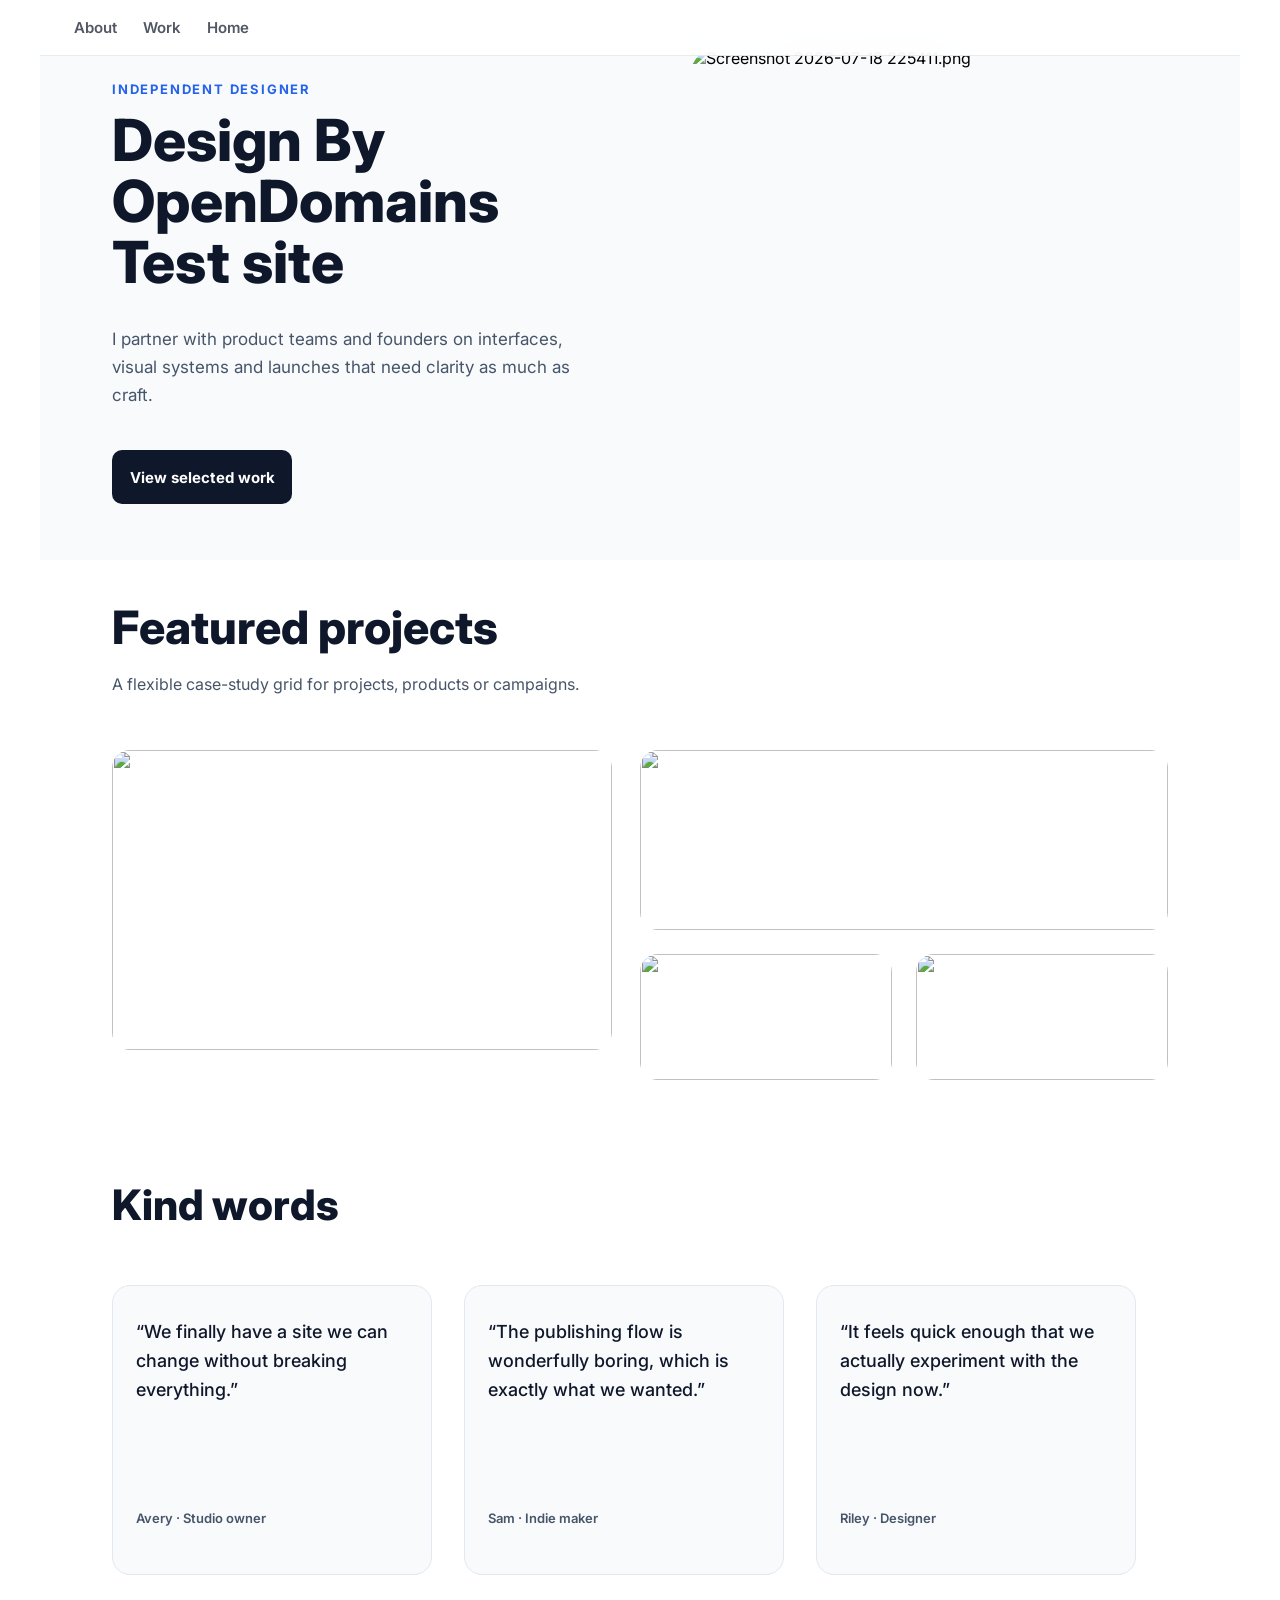
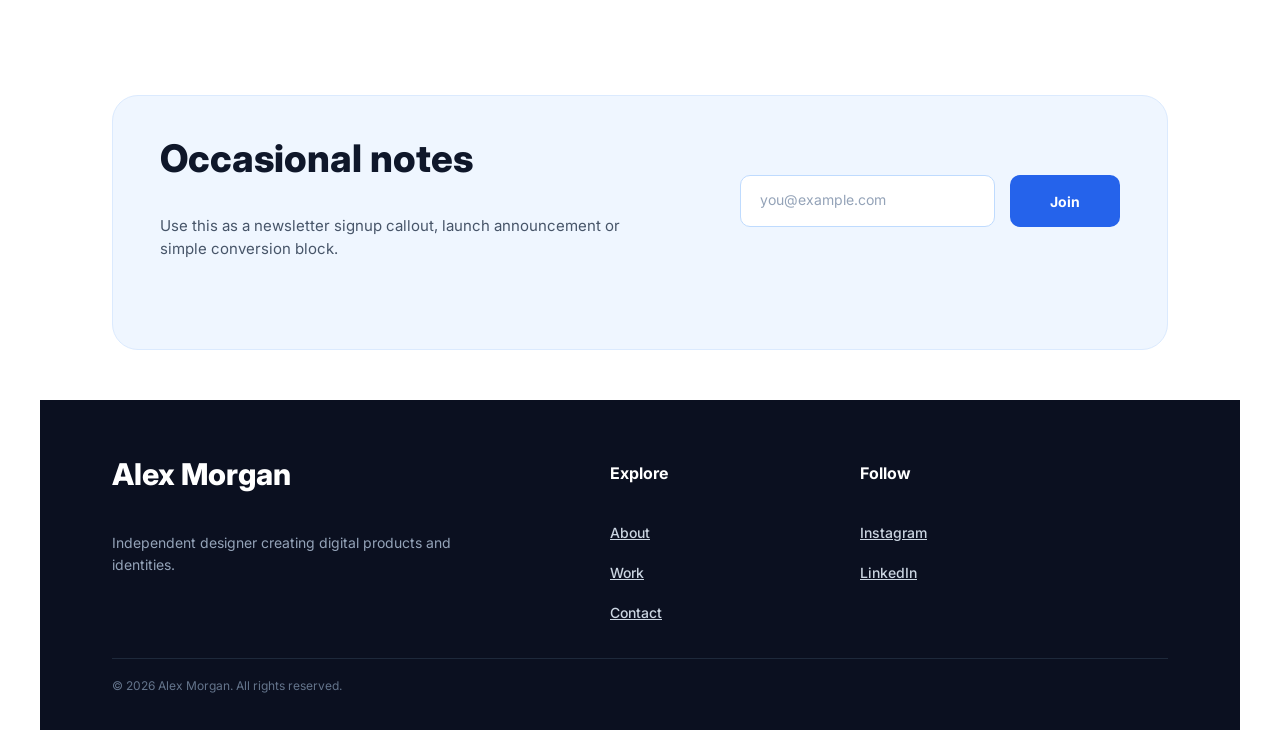
==== commit 3f051e5c: "Publish site from SiteFlow" ====
--- a/index.html
+++ b/index.html
@@ -9,7 +9,7 @@
 <link rel="stylesheet" href="styles.css"/>
 </head>
 <body>
-<div class="sb-stage">
+<div class="sb-stage sb-stage-6aafebefec4f4db76dd205fa">
   <div class="sb-page sb-page-6aafebefec4f4db76dd205fa">
     <nav class="sb-nav"><a href="about.html">About</a><a href="work.html">Work</a><a href="index.html">Home</a></nav>
     <div class="sb-element sb-el-el_mu9wmkj1_0_0_92p0 sb-rectangle"></div>
@@ -17,7 +17,7 @@
 <div class="sb-element sb-el-el_mu9wmkj1_0_2_3b6k sb-heading"><div class="sb-text-content">Design By<br>OpenDomains<br>Test site</div></div>
 <div class="sb-element sb-el-el_mu9wmkj1_0_3_uat0 sb-text"><div class="sb-text-content">I partner with product teams and founders on interfaces, visual systems and launches that need clarity as much as craft.</div></div>
 <a class="sb-element sb-el-el_mu9wmkj1_0_4_7cga sb-button" href="#">View selected work</a>
-<div class="sb-element sb-el-el_mu9wmkj1_0_5_8v9h sb-image"><img class="sb-media" src="assets/20005223e6-Screenshot-2026-07-18-225411.png" alt="Screenshot 2026-07-18 225411.png"/></div>
+<div class="sb-element sb-el-el_mu9wmkj1_0_5_8v9h sb-image"><img class="sb-media" src="http://andy.living-the.life/assets/20005223e6-Screenshot-2026-07-18-225411.png" alt="Screenshot 2026-07-18 225411.png"/></div>
 <div class="sb-element sb-el-el_mu9wmkj1_0_6_pido sb-heading"><div class="sb-text-content">Featured projects</div></div>
 <div class="sb-element sb-el-el_mu9wmkj1_0_7_ni3u sb-text"><div class="sb-text-content">A flexible case-study grid for projects, products or campaigns.</div></div>
 <div class="sb-element sb-el-el_mu9wmkj1_0_8_diai sb-image"><img class="sb-media" src="https://picsum.photos/seed/portfolio-a/900/600" alt=""/></div>
@@ -59,11 +59,13 @@
   var page=document.querySelector('.sb-page');
   var stage=document.querySelector('.sb-stage');
   function fit(){
-    var s=Math.min(1, window.innerWidth/page.offsetWidth);
+    var width=page.offsetWidth || 1;
+    var s=Math.min(1, window.innerWidth/width);
     page.style.transform='scale('+s+')';
-    stage.style.height=(page.offsetHeight*s)+'px';
+    stage.style.height=Math.ceil(page.offsetHeight*s)+'px';
+    stage.style.minHeight='0';
   }
-  window.addEventListener('resize',fit);fit();
+  window.addEventListener('resize',fit,{passive:true});fit();
 })();
 </script>
 </body>
--- a/styles.css
+++ b/styles.css
@@ -1,12 +1,12 @@
 /* Generated by SiteFlow */
 *{box-sizing:border-box}
 html,body{margin:0;padding:0}
-body{background:#e5e7eb;font-family:Inter,system-ui,sans-serif}
-.sb-stage{display:flex;justify-content:center;min-height:100vh;overflow:hidden}
-.sb-page{position:relative;box-shadow:0 10px 40px rgba(0,0,0,.12);transform-origin:top center;overflow:hidden}
-.sb-nav{position:absolute;top:0;left:0;right:0;height:56px;display:flex;align-items:center;padding:0 32px;font-weight:600;font-size:15px;z-index:9999;pointer-events:auto}
-.sb-nav a{margin-right:20px;color:inherit;text-decoration:none;opacity:.7;transition:opacity .15s ease}
-.sb-nav a:hover{opacity:1}
+body{font-family:Inter,system-ui,sans-serif;overflow-x:hidden}
+.sb-stage{display:flex;justify-content:center;width:100%;min-height:100vh;overflow:hidden}
+.sb-page{position:relative;transform-origin:top center;overflow:hidden}
+.sb-nav{position:absolute;top:0;left:0;right:0;height:56px;display:flex;align-items:center;gap:6px;padding:0 24px;font-weight:600;font-size:15px;z-index:9999;pointer-events:auto;background:rgba(255,255,255,.9);color:#0f172a;border-bottom:1px solid rgba(148,163,184,.22);backdrop-filter:blur(14px);-webkit-backdrop-filter:blur(14px)}
+.sb-nav a{display:inline-flex;align-items:center;height:36px;padding:0 10px;border-radius:8px;color:inherit;text-decoration:none;opacity:.72;transition:opacity .15s ease,background-color .15s ease}
+.sb-nav a:hover{opacity:1;background:rgba(148,163,184,.12)}
 .sb-element{position:absolute;overflow:hidden;transform-origin:center}
 .sb-heading,.sb-text{display:flex;flex-direction:column;justify-content:flex-start}
 .sb-text-content{white-space:pre-wrap;word-break:break-word;width:100%}
@@ -14,8 +14,11 @@
 .sb-link{display:flex;align-items:center;text-decoration:underline}
 .sb-media{display:block;width:100%;height:100%}
 .sb-page-6aafebef12440e0959225400{width:1200px;height:2020px;background:#ffffff}
+.sb-stage-6aafebef12440e0959225400{background:#ffffff}
 .sb-page-6aafebefe63623fe01c9a40e{width:1200px;height:2870px;background:#ffffff}
+.sb-stage-6aafebefe63623fe01c9a40e{background:#ffffff}
 .sb-page-6aafebefec4f4db76dd205fa{width:1200px;height:2330px;background:#ffffff}
+.sb-stage-6aafebefec4f4db76dd205fa{background:#ffffff}
 .sb-el-el_mu9wmkj1_2_0_7rjm{left:80px;top:60px;width:600px;height:80px;opacity:1}
 .sb-el-el_mu9wmkj1_2_0_7rjm{color:#0f172a;font-size:52px;font-weight:800;text-align:left;font-family:Inter, system-ui, sans-serif;line-height:1.1}
 .sb-el-el_mu9wmkj1_2_1_h9hz{left:80px;top:170px;width:560px;height:220px;opacity:1}
